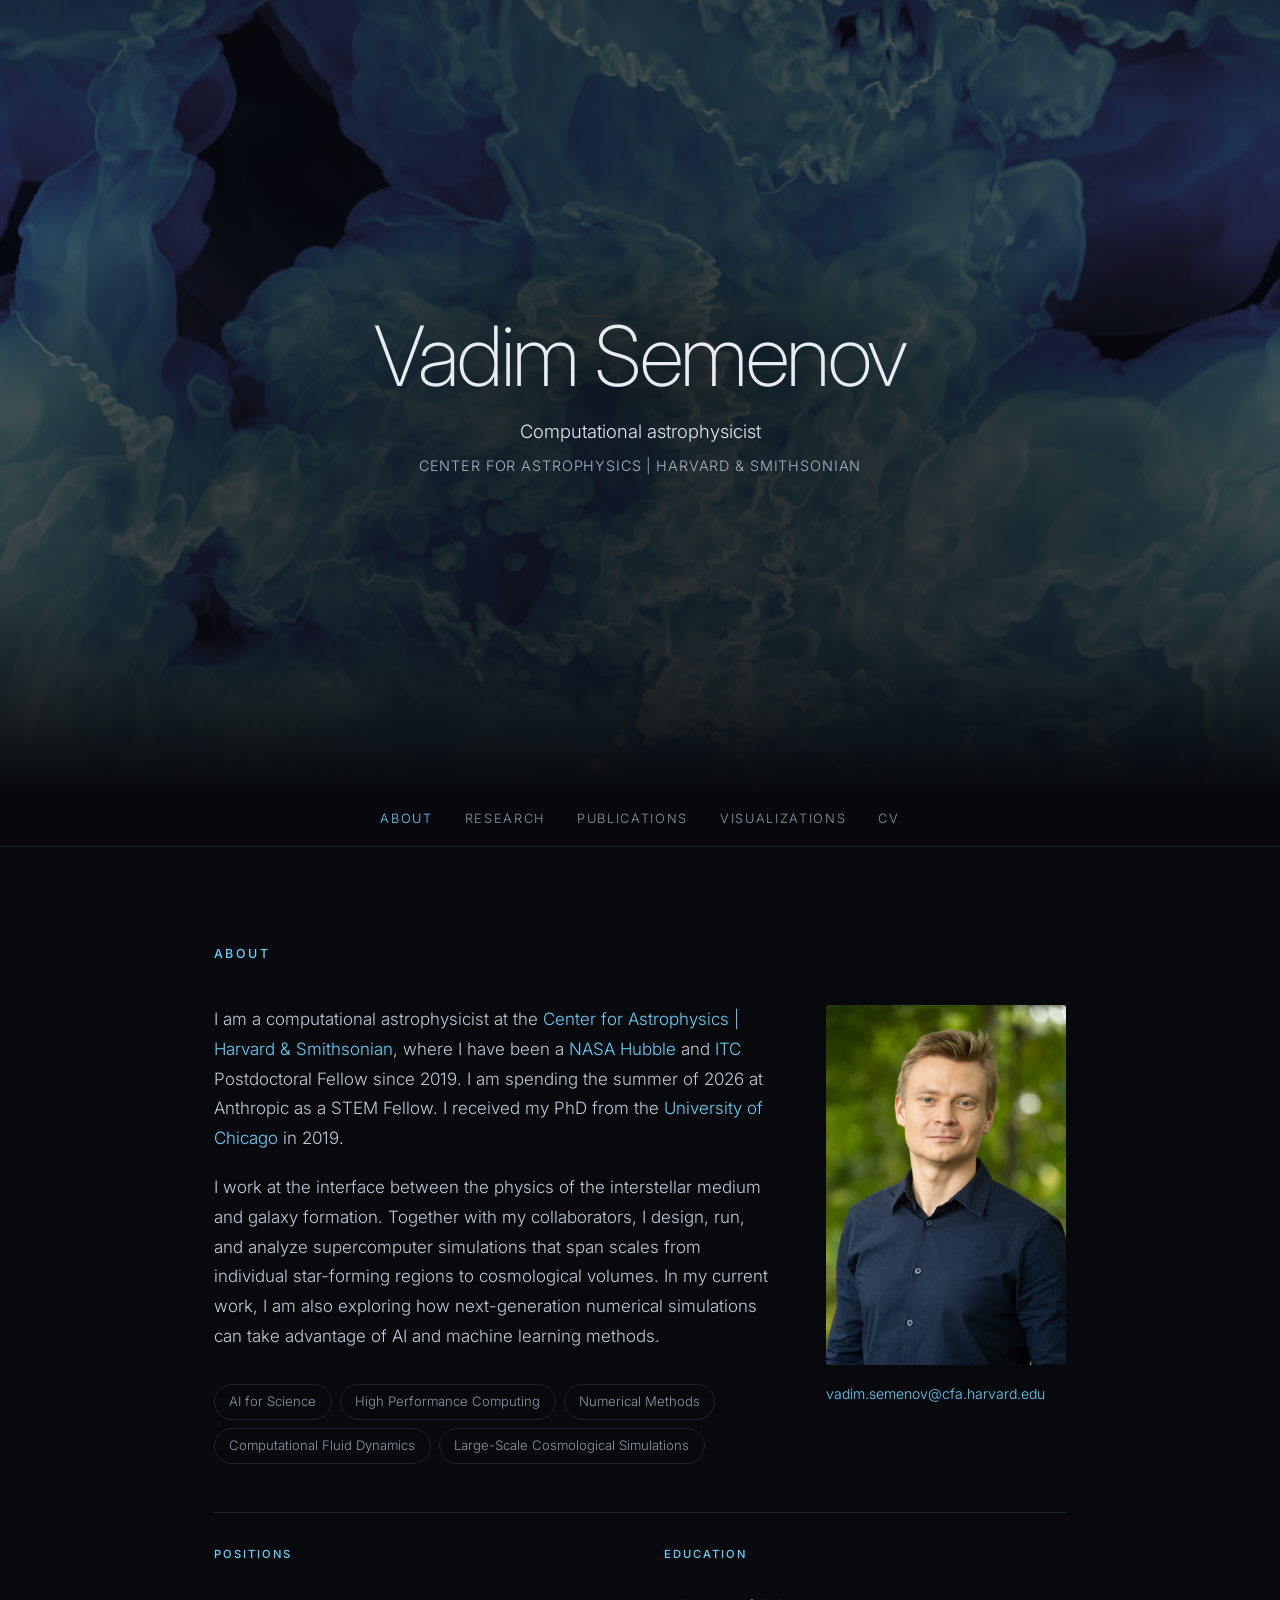
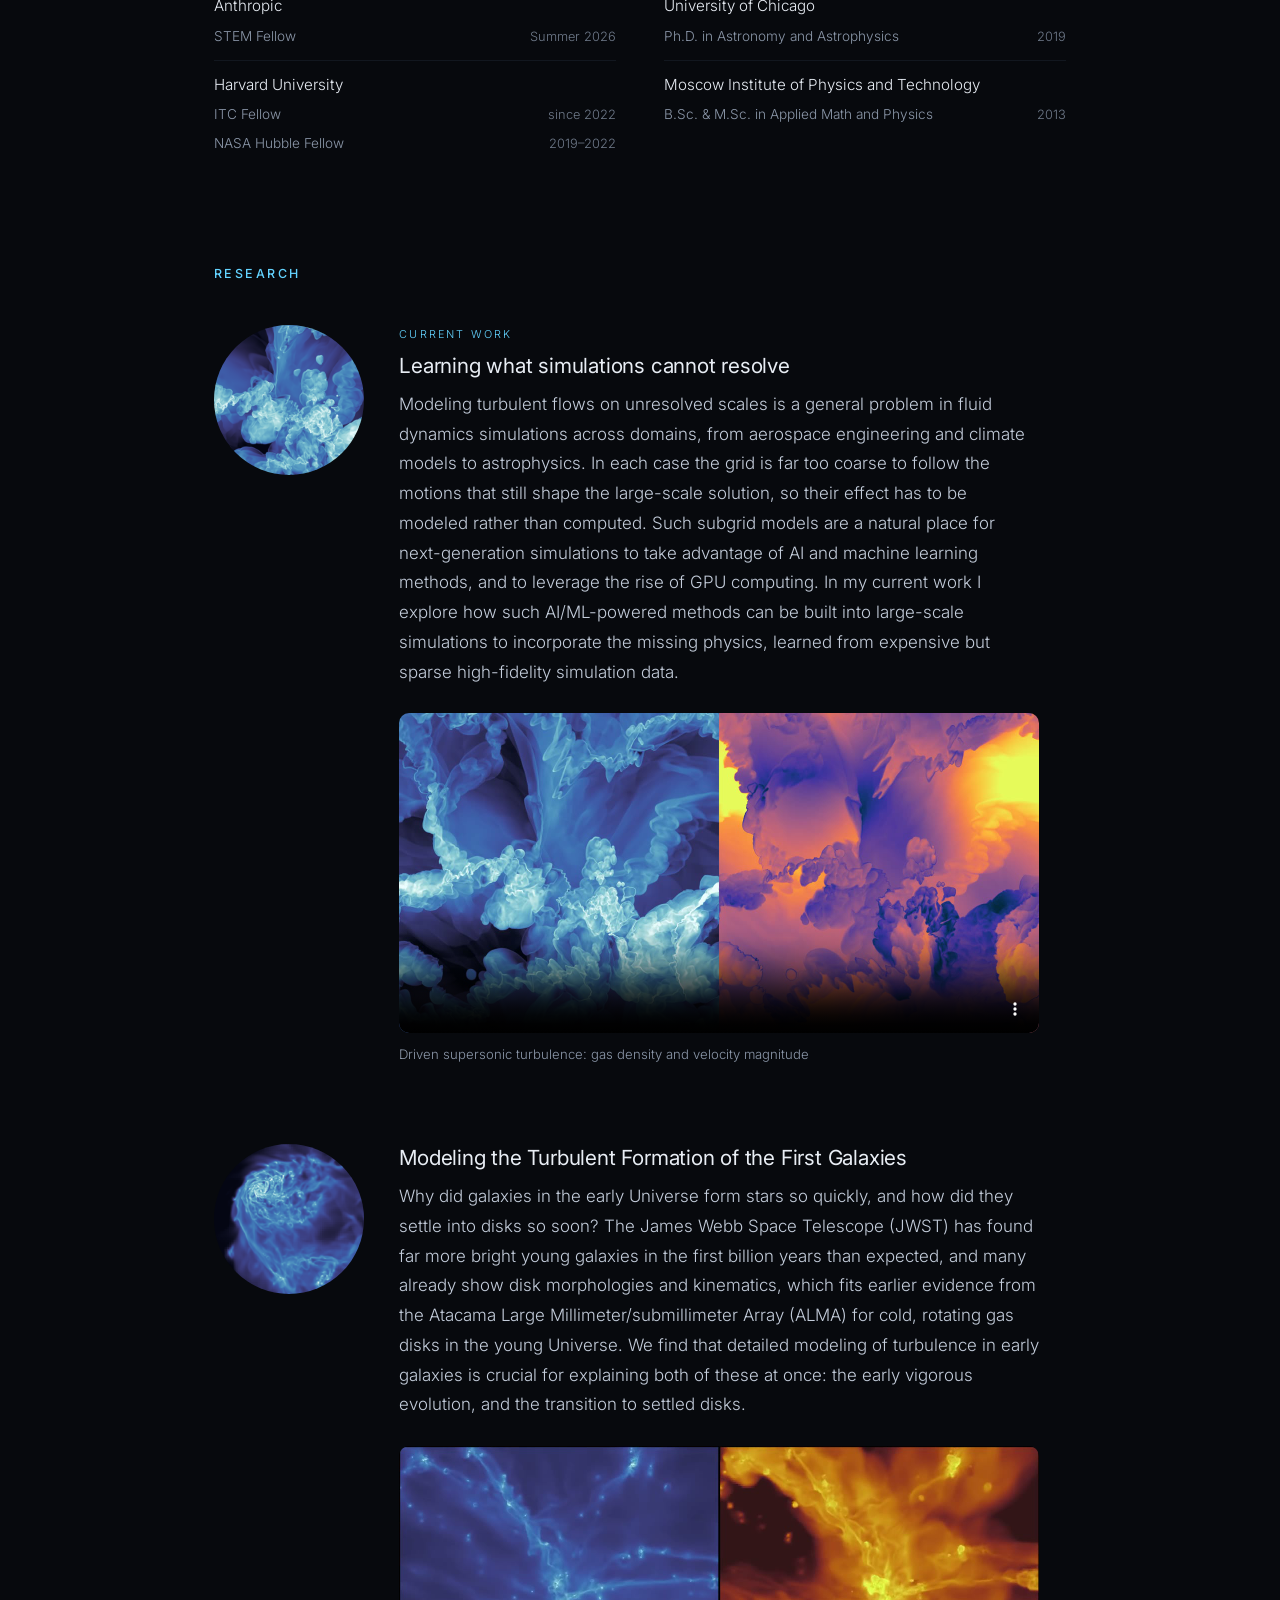
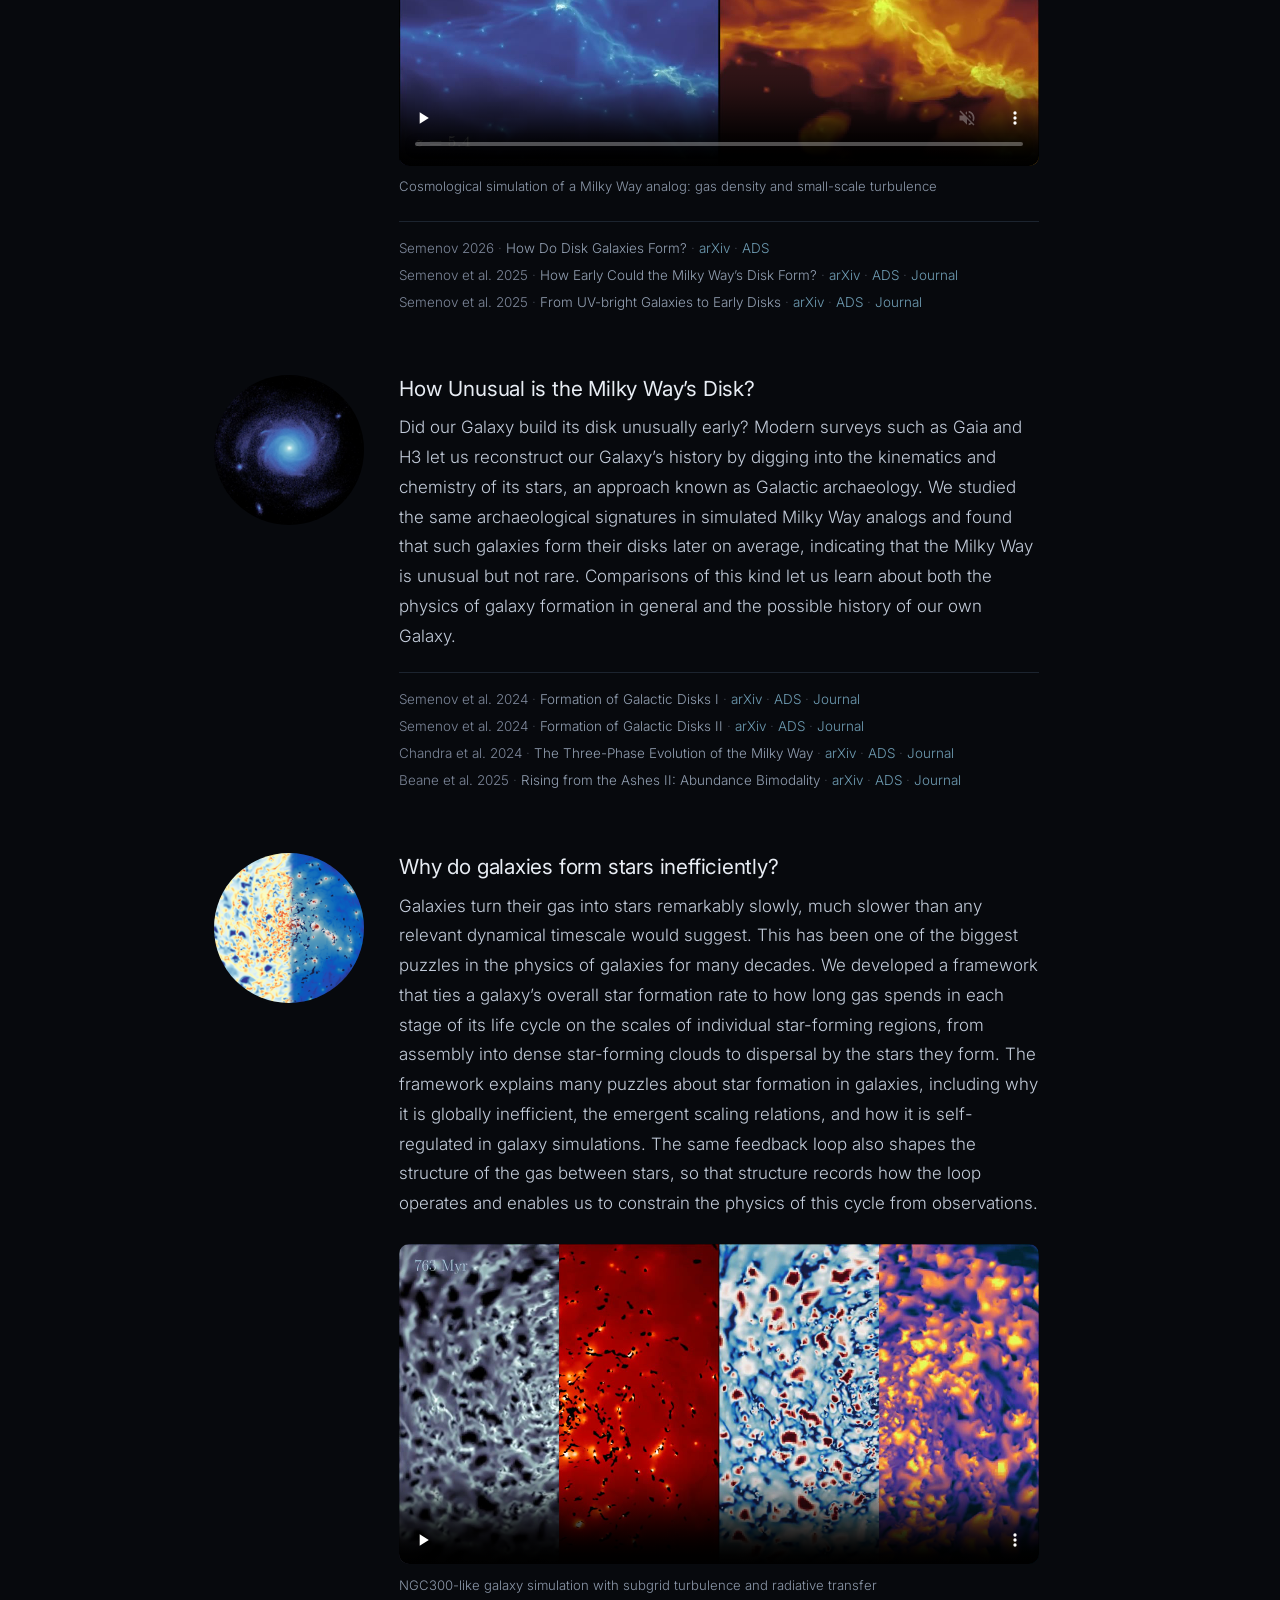
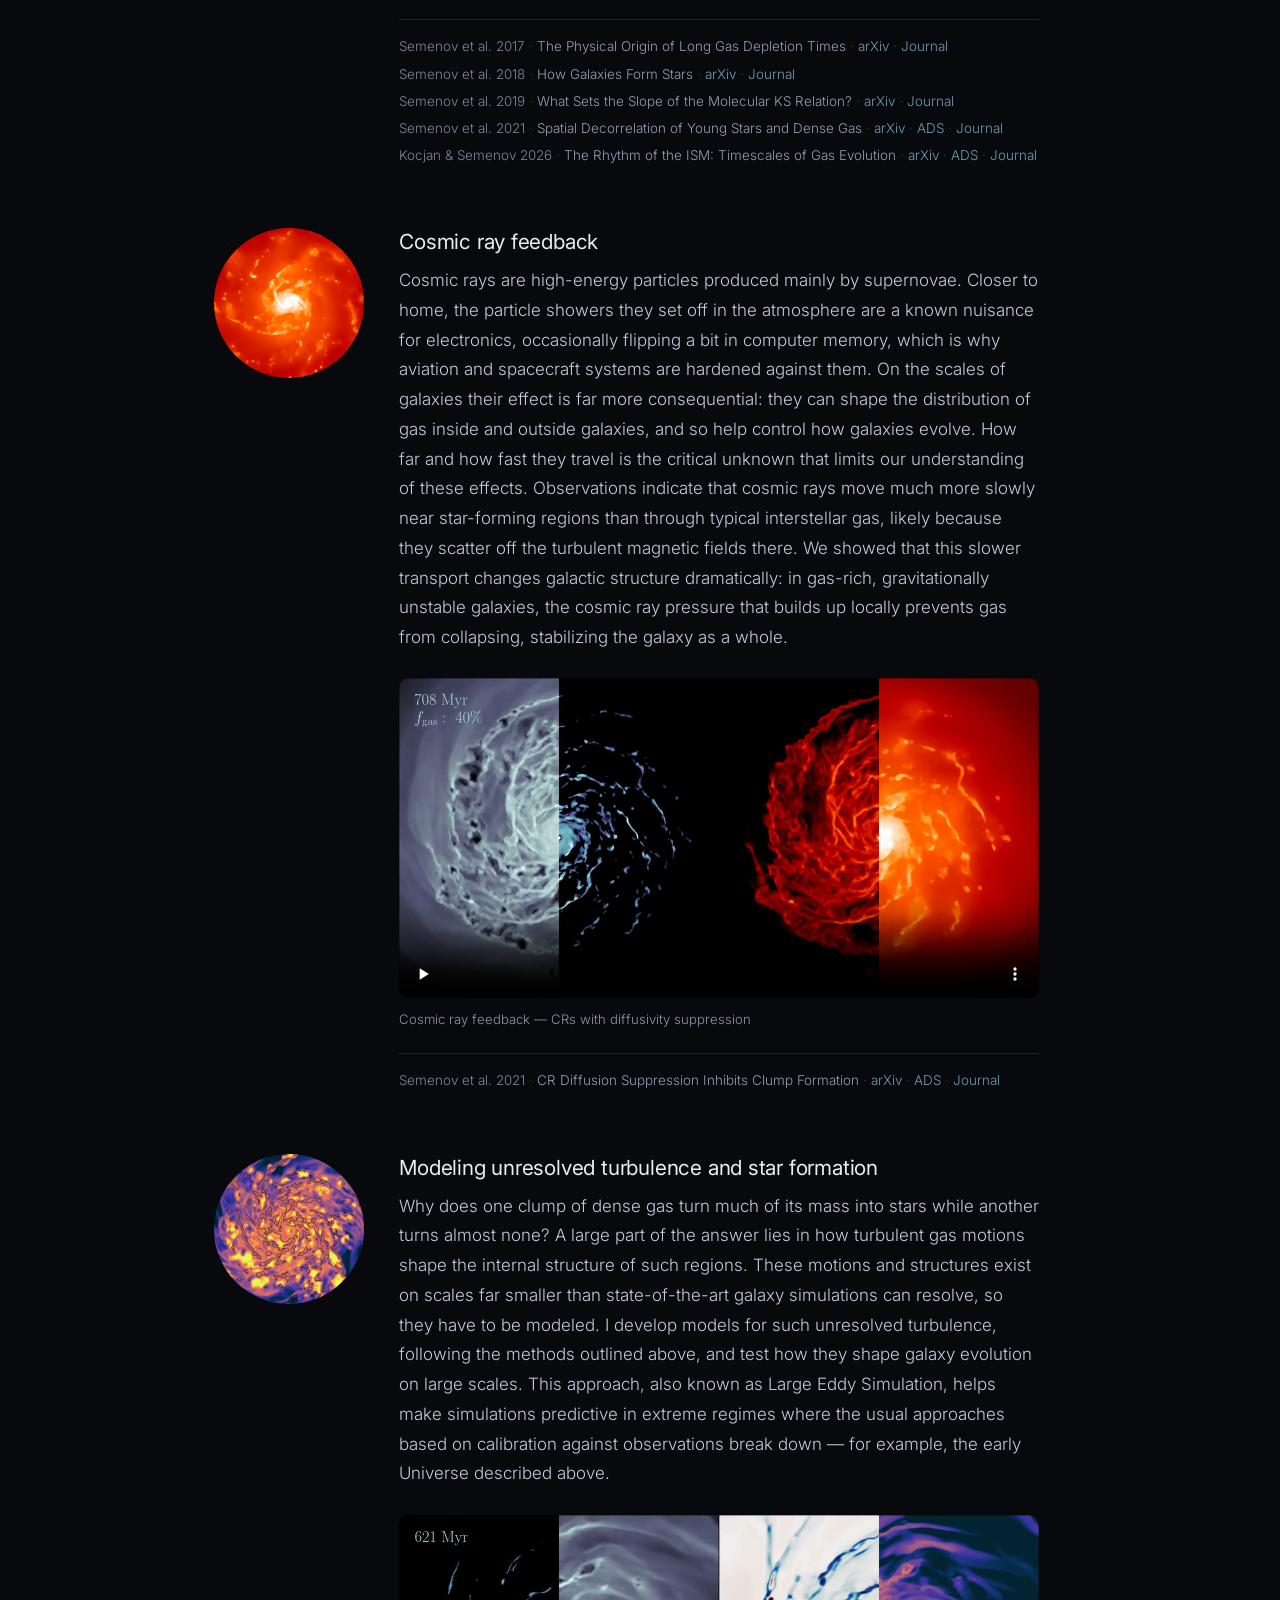
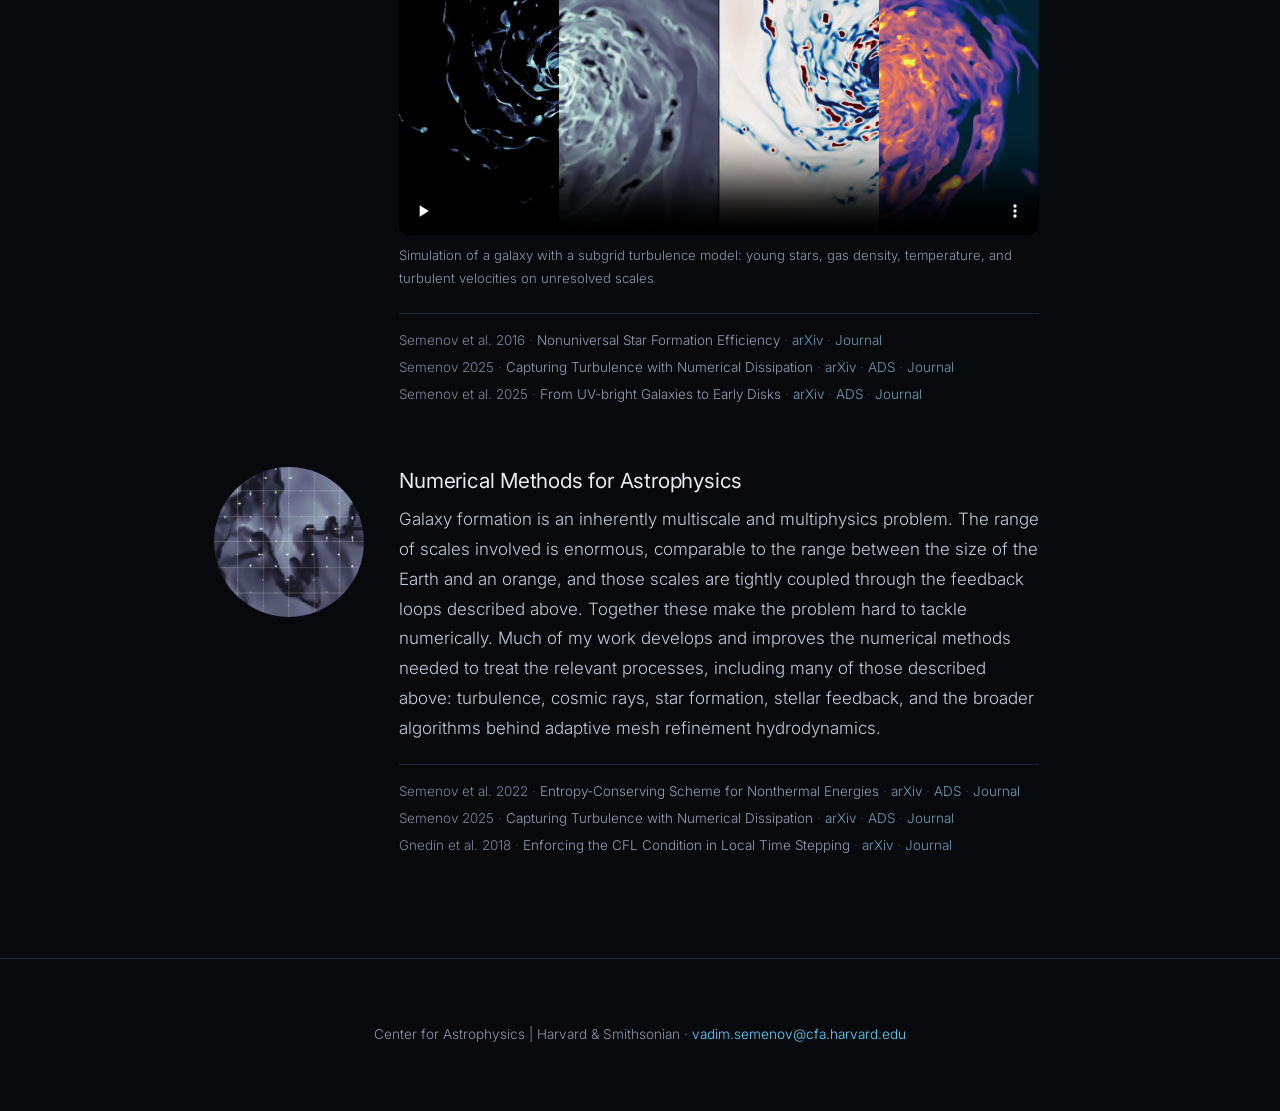
==== docs/index.html @ 83c45fc9 "Add static site for vadimsemenov.com Three pages (about/research, publications, visualizations) gene" ====
<!doctype html><html lang="en"><head><meta charset="utf-8">
<meta name="viewport" content="width=device-width,initial-scale=1">
<title>Vadim Semenov &mdash; Computational astrophysicist</title>
<link rel="icon" type="image/png" sizes="32x32" href="assets/img/favicon-32.png?v=1787700226">
<link rel="apple-touch-icon" sizes="180x180" href="assets/img/favicon-180.png?v=1787700226"><link rel="preconnect" href="https://fonts.googleapis.com"><link rel="preconnect" href="https://fonts.gstatic.com" crossorigin><link href="https://fonts.googleapis.com/css2?family=Inter:wght@200;300;400;500&display=swap" rel="stylesheet">
<link rel="stylesheet" href="assets/reset.css?v=1787681676">
<style>
:root{--bg:#07090d;--fg:#e8edf4;--mut:#8c98aa;--dim:#c3ccda;--line:#1c242f;--acc:#63d3ff}
body{background:var(--bg);color:var(--fg);font:300 17px/1.75 Inter,system-ui,sans-serif;
 -webkit-font-smoothing:antialiased}
a{color:var(--acc);text-decoration:none}
a:hover{color:#9ee4ff}

/* ---- hero (index only) ---- */
.hero{position:relative;height:min(88vh,860px);display:grid;place-items:center;overflow:hidden}
.hero img{position:absolute;inset:0;width:100%;height:100%;object-fit:cover;opacity:.55}
.hero::after{content:"";position:absolute;inset:0;background:
 radial-gradient(ellipse 70% 55% at 50% 46%,rgba(7,9,13,.72) 0%,rgba(7,9,13,.3) 60%,transparent 85%),
 linear-gradient(to bottom,rgba(7,9,13,.5) 0%,transparent 30%,rgba(7,9,13,.6) 78%,var(--bg) 100%)}
.hero .inner{position:relative;z-index:2;text-align:center;padding:0 24px}
.hero h1{font-size:clamp(2.6rem,7vw,5.2rem);font-weight:200;letter-spacing:-.03em;line-height:1}
.hero .sub{margin-top:1.1rem;color:#e3ebf5;font-size:clamp(.95rem,1.6vw,1.15rem)}
.hero .aff{margin-top:.35rem;color:#a8b6c8;font-size:.9rem;letter-spacing:.06em;
 text-transform:uppercase}

/* ---- compact masthead (subpages) ---- */
.mast{padding:4.5rem 24px 2.5rem;text-align:center}
.mast h1{font-size:clamp(2rem,4.5vw,3rem);font-weight:200;letter-spacing:-.03em;line-height:1}
.mast h1 a{color:inherit;text-decoration:none}
.mast .aff{margin-top:.6rem;color:var(--mut);font-size:.8rem;letter-spacing:.16em;
 text-transform:uppercase}

nav.top{position:sticky;top:0;z-index:50;display:flex;gap:2rem;justify-content:center;
 flex-wrap:wrap;padding:1rem;background:rgba(7,9,13,.72);backdrop-filter:blur(14px);
 border-bottom:1px solid var(--line);font-size:.8rem;letter-spacing:.13em;text-transform:uppercase}
nav.top a{color:var(--mut);text-decoration:none}
nav.top a:hover{color:var(--fg)}
nav.top a.on{color:var(--acc)}

.wrap{max-width:680px;margin:0 auto;padding:0 24px}
.wrap-lg{max-width:900px;margin:0 auto;padding:0 24px}
.wide{max-width:1180px;margin:0 auto;padding:0 24px}
section{padding:6rem 0}
section+section{padding-top:0}
h2{font-size:.78rem;letter-spacing:.2em;text-transform:uppercase;color:var(--acc);
 font-weight:500;margin-bottom:2.5rem}
h3{font-size:1.3rem;font-weight:400;letter-spacing:-.01em;margin-bottom:.7rem;line-height:1.3}
p{margin-bottom:1.2rem;color:var(--dim)}

/* ---- about ---- */
.about{display:grid;grid-template-columns:1fr 240px;gap:3.5rem;align-items:start}
.about .portrait{width:100%;border-radius:3px;display:block}
.about .card{position:static}
.about .card .contact{margin-top:1.1rem;font-size:.88rem;color:var(--mut);line-height:1.6}
.about .card .contact a{display:block;word-break:break-all}
.tags{display:flex;flex-wrap:wrap;gap:.5rem;list-style:none;margin-top:2rem}
.cv{display:grid;grid-template-columns:1fr 1fr;gap:3rem;margin-top:3rem;padding-top:2rem;
 border-top:1px solid var(--line)}
.cv h4{font-size:.7rem;letter-spacing:.18em;text-transform:uppercase;color:var(--acc);
 font-weight:500;margin-bottom:1.1rem}
.cv ul{list-style:none}
.cv .org{padding:.7rem 0;border-bottom:1px solid rgba(28,36,47,.55)}
.cv .org:last-child{border-bottom:0}
.cv .o{display:block;font-size:.95rem;color:var(--fg)}
.cv .org li{display:grid;grid-template-columns:minmax(0,1fr) auto;gap:1rem;align-items:baseline;
 margin-top:.3rem}
.cv .r{font-size:.85rem;color:var(--mut)}
.cv .y{font-size:.8rem;color:#6f7a8a;white-space:nowrap}
.tags li{border:1px solid var(--line);border-radius:100px;padding:.35rem .9rem;font-size:.82rem;
 color:var(--mut)}

/* ---- research ---- */
.rs{scroll-margin-top:5.5rem;display:grid;grid-template-columns:150px minmax(0,1fr);gap:2.2rem;
 margin-bottom:3.5rem;align-items:start}
.rs>div{max-width:64ch}
.rs .mini{width:150px;height:150px;object-fit:cover;border-radius:50%;background:#0d1117;
 display:block}
.rs:last-child{margin-bottom:0}
.rs .kicker{font-size:.68rem;letter-spacing:.2em;text-transform:uppercase;color:var(--acc);
 display:block;margin-bottom:.5rem}
.rs .rsfig{margin:1.6rem 0 1.4rem}
.rs .rsfig video{width:100%;height:auto;display:block;background:#000;border-radius:10px}
.rs .rsfig.paper video{background:#fff;padding:10px;border-radius:10px}
.rs .rsfig figcaption{margin-top:.6rem;font-size:.82rem;color:var(--mut)}
.refs{list-style:none;margin-top:1.3rem;padding-top:1rem;border-top:1px solid var(--line)}
.refs li{font-size:.84rem;line-height:1.6;color:#7d879a;margin-bottom:.35rem}
.refs .ti{color:#93a0b3}
.refs a{color:#6f9db4}
.refs a:hover{color:var(--acc)}
.refs .sep{opacity:.45;margin:0 .25rem}
.refs .lnks{white-space:nowrap}
.refs li{padding-left:1.4em;text-indent:-1.4em}

/* ---- figures ---- */
.figs{display:grid;gap:4rem}
.fig video{width:100%;height:auto;display:block;background:#000;border-radius:10px}
.fig.paper video{background:#fff;padding:14px;border-radius:10px}
figcaption{margin-top:.9rem;font-size:.9rem;color:var(--mut)}
.figlinks{display:block;margin-top:.35rem;font-size:.84rem}
.figlinks a{color:#6f9db4}
.figlinks a:hover{color:var(--acc)}
.figlinks .sep{opacity:.45;margin:0 .45rem}

/* ---- publications ---- */
.stats{font-size:.9rem;color:var(--mut);margin-bottom:.9rem;line-height:1.8}
.stats b{font-weight:400;color:var(--dim)}
.stats a{color:var(--dim)}
.stats a:hover{color:var(--acc)}
.stats .sep{opacity:.4;margin:0 .5rem}
.stats .note{opacity:.75}
.links{margin-bottom:3rem;font-size:.9rem;display:flex;gap:1.6rem;flex-wrap:wrap;
 padding-top:1.2rem;border-top:1px solid var(--line)}
.pubs{list-style:none;margin-bottom:3.5rem}
.pubgroup{font-size:1.5rem;letter-spacing:-.005em;text-transform:none;color:var(--acc);
 font-weight:400;margin-bottom:1.7rem;padding-bottom:.8rem;
 border-bottom:1px solid var(--line)}
.pubs li{padding:1.1rem 0;border-bottom:1px solid var(--line)}
.pubs .meta{font-size:.8rem;color:var(--mut);margin-bottom:.25rem}
.pubs .meta .lnks{margin-left:.75rem}
.pubs .meta a{color:#7fb4cc}
.pubs .meta a:hover{color:var(--acc)}
.pubs .sep{opacity:.45;margin:0 .4rem}
.pubs .ti{font-size:1.02rem;line-height:1.45;max-width:74ch}

footer{padding:4rem 24px;text-align:center;color:var(--mut);font-size:.85rem;
 border-top:1px solid var(--line)}

@media(max-width:820px){.about{grid-template-columns:1fr}.cv{grid-template-columns:1fr;gap:2rem}
 .about .card{position:static;max-width:260px}}
@media(max-width:640px){
 .rs{grid-template-columns:1fr;gap:1.2rem}
 .rs .mini{width:96px;height:96px}
 section{padding:3rem 0}
 .mast{padding:2.75rem 24px 1.75rem}
 footer{padding:2.25rem 24px}
 .hero .aff{font-size:.62rem;letter-spacing:.02em}
 .mast .aff{font-size:.6rem;letter-spacing:.02em}
 /* nav and profile links wrap to two rows here; 2rem gap applied to rows too */
 nav.top{gap:.5rem 1.6rem;padding:.85rem 1rem}
 .links{gap:.5rem 1.6rem;padding-top:.9rem;margin-bottom:2rem}
 /* keep each metric and each journal ref whole */
 .stats .item,.pubs .meta .nb{white-space:nowrap}
 .stats .note{display:block;margin-top:.2rem;opacity:.85}
 .stats .note>.sep{display:none}
 /* research refs: link cluster drops below the title */
 .refs .lnks{display:block;margin-top:.15rem;white-space:normal}
 .refs .lnks>.sep:first-child{display:none}
 /* publications: authors / links / title on three lines, tightened */
 .pubs .meta .lnks{display:block;margin-left:0;margin-top:.15rem;white-space:normal}
 .pubgroup{line-height:1.25;margin-bottom:1rem;padding-bottom:.6rem}
 .pubs{margin-bottom:3rem}
 .pubs li{padding:.85rem 0}
 .pubs .meta{line-height:1.5}
 .pubs .meta,.pubs .ti{text-wrap:pretty}
}
</style></head><body>
<header class="hero"><img src="assets/img/frame.0396.density.jpg?v=1787679552" alt="Simulation of interstellar turbulence">
 <div class="inner"><h1>Vadim Semenov</h1><div class="sub">Computational astrophysicist</div>
 <div class="aff">Center for Astrophysics | Harvard &amp; Smithsonian</div></div></header>
<nav class="top"><a href="index.html#about" class="on">About</a><a href="index.html#research">Research</a><a href="publications.html">Publications</a><a href="visualizations.html">Visualizations</a><a href="https://www.dropbox.com/scl/fi/m8q2ipx206lrzqg2akyem/VadimSemenov-CV.pdf?rlkey=pn1s1kxsd2cv5jgz7ykce1q13&st=to23s06l&dl=0" target="_blank" rel="noopener">CV</a></nav>
<section id="about"><div class="wrap-lg"><h2>About</h2>
 <div class="about"><div><p>I am a computational astrophysicist at the <a href="https://www.cfa.harvard.edu/" target="_blank" rel="noopener">Center for
    Astrophysics | Harvard &amp; Smithsonian</a>, where I have been a
    <a href="https://hubblesite.org/contents/news-releases/2019/news-2019-24.html" target="_blank" rel="noopener">NASA Hubble</a> and
    <a href="https://itc.cfa.harvard.edu/" target="_blank" rel="noopener">ITC</a> Postdoctoral Fellow since 2019. I am spending the
    summer of 2026 at Anthropic as a STEM Fellow. I received my PhD from the
    <a href="https://astro.uchicago.edu/index.php" target="_blank" rel="noopener">University of Chicago</a> in 2019.</p><p>I work at the interface between the physics of the interstellar medium and galaxy formation.
    Together with my collaborators, I design, run, and analyze supercomputer simulations that span
    scales from individual star-forming regions to cosmological volumes. In my current work, I am also
    exploring how next-generation numerical simulations can take advantage of AI and machine learning
    methods.</p><ul class="tags"><li>AI for Science</li><li>High Performance Computing</li><li>Numerical Methods</li><li>Computational Fluid Dynamics</li><li>Large-Scale Cosmological Simulations</li></ul></div>
 <div class="card"><img class="portrait" src="assets/img/portrait.jpg?v=1787682335" alt="Vadim Semenov">
  <div class="contact"><a href="mailto:vadim.semenov@cfa.harvard.edu">vadim.semenov@cfa.harvard.edu</a></div></div>
 </div><div class="cv"><div><h4>Positions</h4><div class="org"><span class="o">Anthropic</span><ul><li><span class="r">STEM Fellow</span><span class="y">Summer 2026</span></li></ul></div><div class="org"><span class="o">Harvard University</span><ul><li><span class="r">ITC Fellow</span><span class="y">since 2022</span></li><li><span class="r">NASA Hubble Fellow</span><span class="y">2019&ndash;2022</span></li></ul></div></div><div><h4>Education</h4><div class="org"><span class="o">University of Chicago</span><ul><li><span class="r">Ph.D. in Astronomy and Astrophysics</span><span class="y">2019</span></li></ul></div><div class="org"><span class="o">Moscow Institute of Physics and Technology</span><ul><li><span class="r">B.Sc. &amp; M.Sc. in Applied Math and Physics</span><span class="y">2013</span></li></ul></div></div></div></div></section>
<section id="research"><div class="wrap-lg"><h2>Research</h2><div class="rs" id="current-work"><img class="mini" src="assets/icon/turbulence.png?v=1787684172" alt=""><div><span class="kicker">Current work</span><h3>Learning what simulations cannot resolve</h3><p>Modeling turbulent flows on unresolved scales is a general problem in fluid dynamics
        simulations across domains, from aerospace engineering and climate models to astrophysics. In
        each case the grid is far too coarse to follow the motions that still shape the large-scale
        solution, so their effect has to be modeled rather than computed. Such subgrid models are a
        natural place for next-generation simulations to take advantage of AI and machine learning
        methods, and to leverage the rise of GPU computing. In my current work I explore how such
        AI/ML-powered methods can be built into large-scale simulations to incorporate the missing
        physics, learned from expensive but sparse high-fidelity simulation data.</p><figure class="rsfig dark"><video width="2048" height="1024" preload="none" playsinline muted loop controls poster="assets/video/semenov26-turb.poster.jpg?v=1787685055"><source src="movies/semenov26-turb.mp4?v=1781540950" type="video/mp4"></video><figcaption>Driven supersonic turbulence: gas density and velocity magnitude</figcaption></figure></div></div><div class="rs" id="first-galaxies"><img class="mini" src="assets/icon/zoom-logo.png?v=1787684172" alt=""><div><h3>Modeling the Turbulent Formation of the First Galaxies</h3><p>Why did galaxies in the early Universe form stars so quickly, and how did they settle
        into disks so soon? The James Webb Space Telescope (JWST) has found far more bright young
        galaxies in the first billion years than expected, and many already show disk morphologies and
        kinematics, which fits earlier evidence from the Atacama Large Millimeter/submillimeter Array
        (ALMA) for cold, rotating gas disks in the young Universe. We find that detailed modeling of
        turbulence in early galaxies is crucial for explaining both of these at once: the early vigorous
        evolution, and the transition to settled disks.</p><figure class="rsfig dark"><video width="1200" height="600" preload="none" playsinline muted loop controls poster="assets/video/semenov24-art.poster.jpg?v=1787679553"><source src="movies/semenov24-art.mp4?v=1737058685" type="video/mp4"></video><figcaption>Cosmological simulation of a Milky Way analog: gas density and small-scale turbulence</figcaption></figure><ul class="refs"><li>Semenov 2026<span class="sep">&middot;</span><span class="ti">How Do Disk Galaxies Form?</span><span class="lnks"><span class="sep">&middot;</span><a href="https://arxiv.org/abs/2602.04950" target="_blank" rel="noopener">arXiv</a><span class="sep">&middot;</span><a href="https://ui.adsabs.harvard.edu/abs/2026arXiv260204950S/abstract" target="_blank" rel="noopener">ADS</a></span></li><li>Semenov et al. 2025<span class="sep">&middot;</span><span class="ti">How Early Could the Milky Way&rsquo;s Disk Form?</span><span class="lnks"><span class="sep">&middot;</span><a href="https://arxiv.org/abs/2409.18173" target="_blank" rel="noopener">arXiv</a><span class="sep">&middot;</span><a href="https://ui.adsabs.harvard.edu/abs/2024arXiv240918173S/abstract" target="_blank" rel="noopener">ADS</a><span class="sep">&middot;</span><a href="https://iopscience.iop.org/article/10.3847/1538-4357/addf48" target="_blank" rel="noopener">Journal</a></span></li><li>Semenov et al. 2025<span class="sep">&middot;</span><span class="ti">From UV-bright Galaxies to Early Disks</span><span class="lnks"><span class="sep">&middot;</span><a href="https://arxiv.org/abs/2410.09205" target="_blank" rel="noopener">arXiv</a><span class="sep">&middot;</span><a href="https://ui.adsabs.harvard.edu/abs/2024arXiv241009205S/abstract" target="_blank" rel="noopener">ADS</a><span class="sep">&middot;</span><a href="https://iopscience.iop.org/article/10.3847/1538-4357/ade22d" target="_blank" rel="noopener">Journal</a></span></li></ul></div></div><div class="rs" id="milky-way-disk"><img class="mini" src="assets/icon/mw-logo.png?v=1787684172" alt=""><div><h3>How Unusual is the Milky Way&rsquo;s Disk?</h3><p>Did our Galaxy build its disk unusually early? Modern surveys such as Gaia and H3 let us
        reconstruct our Galaxy&rsquo;s history by digging into the kinematics and chemistry of its
        stars, an approach known as Galactic archaeology. We studied the same archaeological signatures
        in simulated Milky Way analogs and found that such galaxies form their disks later on average,
        indicating that the Milky Way is unusual but not rare. Comparisons of this kind let us learn
        about both the physics of galaxy formation in general and the possible history of our own
        Galaxy.</p><ul class="refs"><li>Semenov et al. 2024<span class="sep">&middot;</span><span class="ti">Formation of Galactic Disks I</span><span class="lnks"><span class="sep">&middot;</span><a href="https://arxiv.org/abs/2306.09398" target="_blank" rel="noopener">arXiv</a><span class="sep">&middot;</span><a href="https://ui.adsabs.harvard.edu/abs/2024ApJ...962...84S/abstract" target="_blank" rel="noopener">ADS</a><span class="sep">&middot;</span><a href="https://iopscience.iop.org/article/10.3847/1538-4357/ad150a" target="_blank" rel="noopener">Journal</a></span></li><li>Semenov et al. 2024<span class="sep">&middot;</span><span class="ti">Formation of Galactic Disks II</span><span class="lnks"><span class="sep">&middot;</span><a href="https://arxiv.org/abs/2306.13125" target="_blank" rel="noopener">arXiv</a><span class="sep">&middot;</span><a href="https://ui.adsabs.harvard.edu/abs/2023arXiv230613125S/abstract" target="_blank" rel="noopener">ADS</a><span class="sep">&middot;</span><a href="https://iopscience.iop.org/article/10.3847/1538-4357/ad57ba" target="_blank" rel="noopener">Journal</a></span></li><li>Chandra et al. 2024<span class="sep">&middot;</span><span class="ti">The Three-Phase Evolution of the Milky Way</span><span class="lnks"><span class="sep">&middot;</span><a href="https://arxiv.org/abs/2310.13050" target="_blank" rel="noopener">arXiv</a><span class="sep">&middot;</span><a href="https://ui.adsabs.harvard.edu/abs/2023arXiv231013050C/abstract" target="_blank" rel="noopener">ADS</a><span class="sep">&middot;</span><a href="https://iopscience.iop.org/article/10.3847/1538-4357/ad5b60" target="_blank" rel="noopener">Journal</a></span></li><li>Beane et al. 2025<span class="sep">&middot;</span><span class="ti">Rising from the Ashes II: Abundance Bimodality</span><span class="lnks"><span class="sep">&middot;</span><a href="https://arxiv.org/abs/2410.21580" target="_blank" rel="noopener">arXiv</a><span class="sep">&middot;</span><a href="https://ui.adsabs.harvard.edu/abs/2024arXiv241021580B/abstract" target="_blank" rel="noopener">ADS</a><span class="sep">&middot;</span><a href="https://iopscience.iop.org/article/10.3847/1538-4357/adceab" target="_blank" rel="noopener">Journal</a></span></li></ul></div></div><div class="rs" id="star-formation"><img class="mini" src="assets/icon/ngc300-icon.png?v=1787684172" alt=""><div><h3>Why do galaxies form stars inefficiently?</h3><p>Galaxies turn their gas into stars remarkably slowly, much slower than any relevant
        dynamical timescale would suggest. This has been one of the biggest puzzles in the physics of
        galaxies for many decades. We developed a framework that ties a galaxy&rsquo;s overall star
        formation rate to how long gas spends in each stage of its life cycle on the scales of
        individual star-forming regions, from assembly into dense star-forming clouds to dispersal by
        the stars they form. The framework explains many puzzles about star formation in galaxies,
        including why it is globally inefficient, the emergent scaling relations, and how it is
        self-regulated in galaxy simulations. The same feedback loop also shapes the structure of the
        gas between stars, so that structure records how the loop operates and enables us to constrain
        the physics of this cycle from observations.</p><figure class="rsfig dark"><video width="2000" height="1000" preload="none" playsinline muted loop controls poster="assets/video/semenov21-ngc300.poster.jpg?v=1787679553"><source src="movies/semenov21-ngc300.mp4?v=1621435683" type="video/mp4"></video><figcaption>NGC300-like galaxy simulation with subgrid turbulence and radiative transfer</figcaption></figure><ul class="refs"><li>Semenov et al. 2017<span class="sep">&middot;</span><span class="ti">The Physical Origin of Long Gas Depletion Times</span><span class="lnks"><span class="sep">&middot;</span><a href="https://arxiv.org/abs/1704.04239" target="_blank" rel="noopener">arXiv</a><span class="sep">&middot;</span><a href="https://doi.org/10.3847/1538-4357/aa8096" target="_blank" rel="noopener">Journal</a></span></li><li>Semenov et al. 2018<span class="sep">&middot;</span><span class="ti">How Galaxies Form Stars</span><span class="lnks"><span class="sep">&middot;</span><a href="https://arxiv.org/abs/1803.00007" target="_blank" rel="noopener">arXiv</a><span class="sep">&middot;</span><a href="https://doi.org/10.3847/1538-4357/aac6eb" target="_blank" rel="noopener">Journal</a></span></li><li>Semenov et al. 2019<span class="sep">&middot;</span><span class="ti">What Sets the Slope of the Molecular KS Relation?</span><span class="lnks"><span class="sep">&middot;</span><a href="https://arxiv.org/abs/1809.07328" target="_blank" rel="noopener">arXiv</a><span class="sep">&middot;</span><a href="https://doi.org/10.3847/1538-4357/aaf163" target="_blank" rel="noopener">Journal</a></span></li><li>Semenov et al. 2021<span class="sep">&middot;</span><span class="ti">Spatial Decorrelation of Young Stars and Dense Gas</span><span class="lnks"><span class="sep">&middot;</span><a href="https://arxiv.org/abs/2103.13406" target="_blank" rel="noopener">arXiv</a><span class="sep">&middot;</span><a href="https://ui.adsabs.harvard.edu/abs/2021arXiv210313406S/abstract" target="_blank" rel="noopener">ADS</a><span class="sep">&middot;</span><a href="https://doi.org/10.3847/1538-4357/ac0a77" target="_blank" rel="noopener">Journal</a></span></li><li>Kocjan &amp; Semenov 2026<span class="sep">&middot;</span><span class="ti">The Rhythm of the ISM: Timescales of Gas Evolution</span><span class="lnks"><span class="sep">&middot;</span><a href="https://arxiv.org/abs/2602.02657" target="_blank" rel="noopener">arXiv</a><span class="sep">&middot;</span><a href="https://ui.adsabs.harvard.edu/abs/2026ApJ..1007...46K/abstract" target="_blank" rel="noopener">ADS</a><span class="sep">&middot;</span><a href="https://iopscience.iop.org/article/10.3847/1538-4357/ae8539" target="_blank" rel="noopener">Journal</a></span></li></ul></div></div><div class="rs" id="cosmic-rays"><img class="mini" src="assets/icon/cr-icon.png?v=1787684172" alt=""><div><h3>Cosmic ray feedback</h3><p>Cosmic rays are high-energy particles produced mainly by supernovae. Closer to home,
        the particle showers they set off in the atmosphere are a known nuisance for electronics,
        occasionally flipping a bit in computer memory, which is why aviation and spacecraft systems
        are hardened against them. On the scales of galaxies their effect is far more consequential:
        they can shape the distribution of gas inside and outside galaxies, and so help control how
        galaxies evolve. How far and how fast they travel is the critical unknown that limits our
        understanding of these effects. Observations indicate that cosmic rays move much more slowly
        near star-forming regions than through typical interstellar gas, likely because they scatter
        off the turbulent magnetic fields there. We showed that this slower transport changes galactic
        structure dramatically: in gas-rich, gravitationally unstable galaxies, the cosmic ray pressure
        that builds up locally prevents gas from collapsing, stabilizing the galaxy as a whole.</p><figure class="rsfig dark"><video width="2000" height="1000" preload="none" playsinline muted loop controls poster="assets/video/semenov21cr3-fg0.4-suppk.poster.jpg?v=1787679553"><source src="movies/semenov21cr3-fg0.4-suppk.mp4?v=1623598054" type="video/mp4"></video><figcaption>Cosmic ray feedback &mdash; CRs with diffusivity suppression</figcaption></figure><ul class="refs"><li>Semenov et al. 2021<span class="sep">&middot;</span><span class="ti">CR Diffusion Suppression Inhibits Clump Formation</span><span class="lnks"><span class="sep">&middot;</span><a href="https://arxiv.org/abs/2012.01427" target="_blank" rel="noopener">arXiv</a><span class="sep">&middot;</span><a href="https://ui.adsabs.harvard.edu/abs/2021ApJ...910..126S/abstract" target="_blank" rel="noopener">ADS</a><span class="sep">&middot;</span><a href="https://doi.org/10.3847/1538-4357/abe2a6" target="_blank" rel="noopener">Journal</a></span></li></ul></div></div><div class="rs" id="unresolved-turbulence"><img class="mini" src="assets/icon/sgst-icon.png?v=1787684172" alt=""><div><h3>Modeling unresolved turbulence and star formation</h3><p>Why does one clump of dense gas turn much of its mass into stars while another turns
        almost none? A large part of the answer lies in how turbulent gas motions shape the internal
        structure of such regions. These motions and structures exist on scales far smaller than
        state-of-the-art galaxy simulations can resolve, so they have to be modeled. I develop models
        for such unresolved turbulence, following the methods outlined above, and test how they shape
        galaxy evolution on large scales. This approach, also known as Large Eddy Simulation, helps
        make simulations predictive in extreme regimes where the usual approaches based on calibration
        against observations break down &mdash; for example, the early Universe described above.</p><figure class="rsfig dark"><video width="2000" height="1000" preload="none" playsinline muted loop controls poster="assets/video/semenov17-maps.poster.jpg?v=1787679552"><source src="movies/semenov17-maps.mp4?v=1580589961" type="video/mp4"></video><figcaption>Simulation of a galaxy with a subgrid turbulence model: young stars, gas density, temperature, and turbulent velocities on unresolved scales</figcaption></figure><ul class="refs"><li>Semenov et al. 2016<span class="sep">&middot;</span><span class="ti">Nonuniversal Star Formation Efficiency</span><span class="lnks"><span class="sep">&middot;</span><a href="https://arxiv.org/abs/1512.03101" target="_blank" rel="noopener">arXiv</a><span class="sep">&middot;</span><a href="https://doi.org/10.3847/0004-637X/826/2/200" target="_blank" rel="noopener">Journal</a></span></li><li>Semenov 2025<span class="sep">&middot;</span><span class="ti">Capturing Turbulence with Numerical Dissipation</span><span class="lnks"><span class="sep">&middot;</span><a href="https://arxiv.org/abs/2410.23339" target="_blank" rel="noopener">arXiv</a><span class="sep">&middot;</span><a href="https://ui.adsabs.harvard.edu/abs/2024arXiv241023339S/abstract" target="_blank" rel="noopener">ADS</a><span class="sep">&middot;</span><a href="https://iopscience.iop.org/article/10.3847/1538-4365/ae0cc6" target="_blank" rel="noopener">Journal</a></span></li><li>Semenov et al. 2025<span class="sep">&middot;</span><span class="ti">From UV-bright Galaxies to Early Disks</span><span class="lnks"><span class="sep">&middot;</span><a href="https://arxiv.org/abs/2410.09205" target="_blank" rel="noopener">arXiv</a><span class="sep">&middot;</span><a href="https://ui.adsabs.harvard.edu/abs/2024arXiv241009205S/abstract" target="_blank" rel="noopener">ADS</a><span class="sep">&middot;</span><a href="https://iopscience.iop.org/article/10.3847/1538-4357/ade22d" target="_blank" rel="noopener">Journal</a></span></li></ul></div></div><div class="rs" id="numerical-methods"><img class="mini" src="assets/icon/numerical-grid.png?v=1787698260" alt=""><div><h3>Numerical Methods for Astrophysics</h3><p>Galaxy formation is an inherently multiscale and multiphysics problem. The range of
        scales involved is enormous, comparable to the range between the size of the Earth and an
        orange, and those scales are tightly coupled through the feedback loops described above.
        Together these make the problem hard to tackle numerically. Much of my work develops and
        improves the numerical methods needed to treat the relevant processes, including many of those
        described above: turbulence, cosmic rays, star formation, stellar feedback, and the broader
        algorithms behind adaptive mesh refinement hydrodynamics.</p><ul class="refs"><li>Semenov et al. 2022<span class="sep">&middot;</span><span class="ti">Entropy-Conserving Scheme for Nonthermal Energies</span><span class="lnks"><span class="sep">&middot;</span><a href="https://arxiv.org/abs/2107.14240" target="_blank" rel="noopener">arXiv</a><span class="sep">&middot;</span><a href="https://ui.adsabs.harvard.edu/abs/2022ApJS..261...16S/abstract" target="_blank" rel="noopener">ADS</a><span class="sep">&middot;</span><a href="https://doi.org/10.3847/1538-4365/ac69e1" target="_blank" rel="noopener">Journal</a></span></li><li>Semenov 2025<span class="sep">&middot;</span><span class="ti">Capturing Turbulence with Numerical Dissipation</span><span class="lnks"><span class="sep">&middot;</span><a href="https://arxiv.org/abs/2410.23339" target="_blank" rel="noopener">arXiv</a><span class="sep">&middot;</span><a href="https://ui.adsabs.harvard.edu/abs/2024arXiv241023339S/abstract" target="_blank" rel="noopener">ADS</a><span class="sep">&middot;</span><a href="https://iopscience.iop.org/article/10.3847/1538-4365/ae0cc6" target="_blank" rel="noopener">Journal</a></span></li><li>Gnedin et al. 2018<span class="sep">&middot;</span><span class="ti">Enforcing the CFL Condition in Local Time Stepping</span><span class="lnks"><span class="sep">&middot;</span><a href="https://arxiv.org/abs/1801.03108" target="_blank" rel="noopener">arXiv</a><span class="sep">&middot;</span><a href="https://doi.org/10.1016/j.jcp.2018.01.008" target="_blank" rel="noopener">Journal</a></span></li></ul></div></div></div></section>

<footer>Center for Astrophysics | Harvard &amp; Smithsonian &middot; <a href="mailto:vadim.semenov@cfa.harvard.edu">vadim.semenov@cfa.harvard.edu</a></footer>
<script src="assets/mock.js?v=1787700034"></script></body></html>
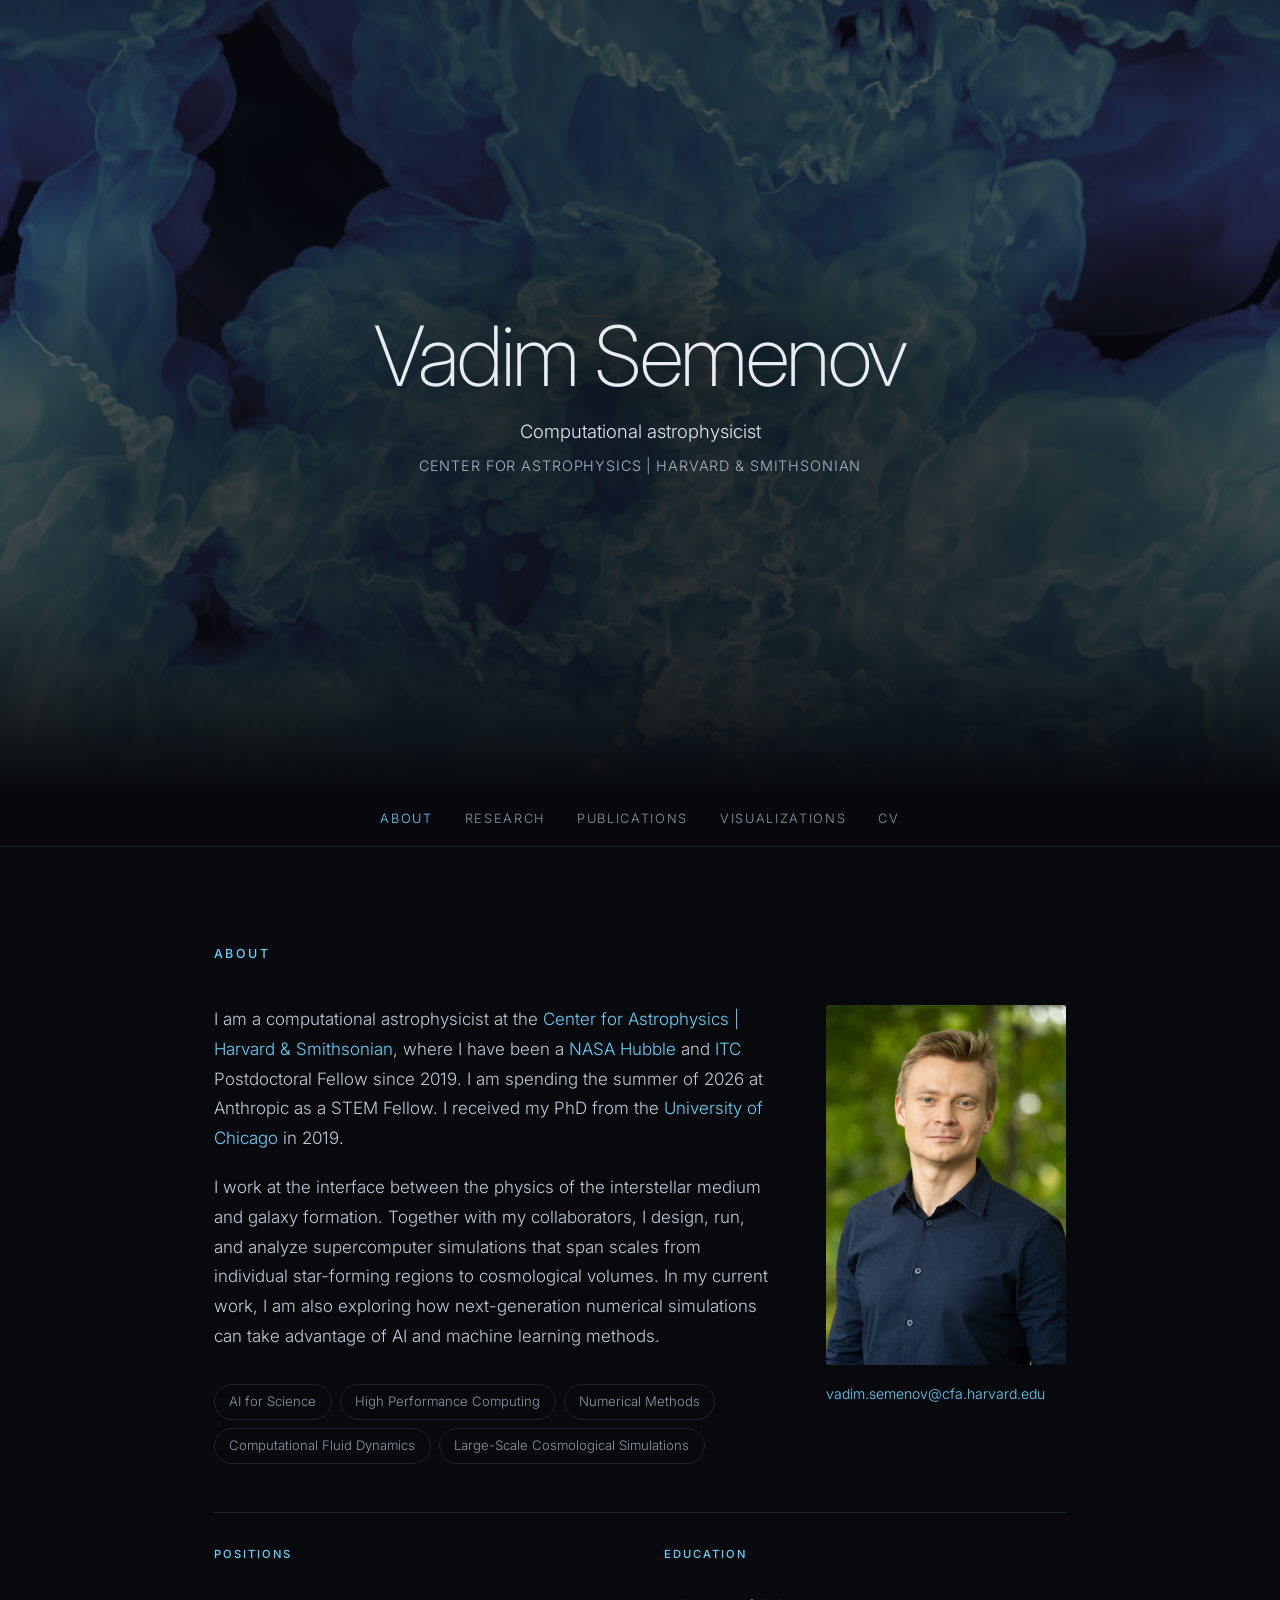
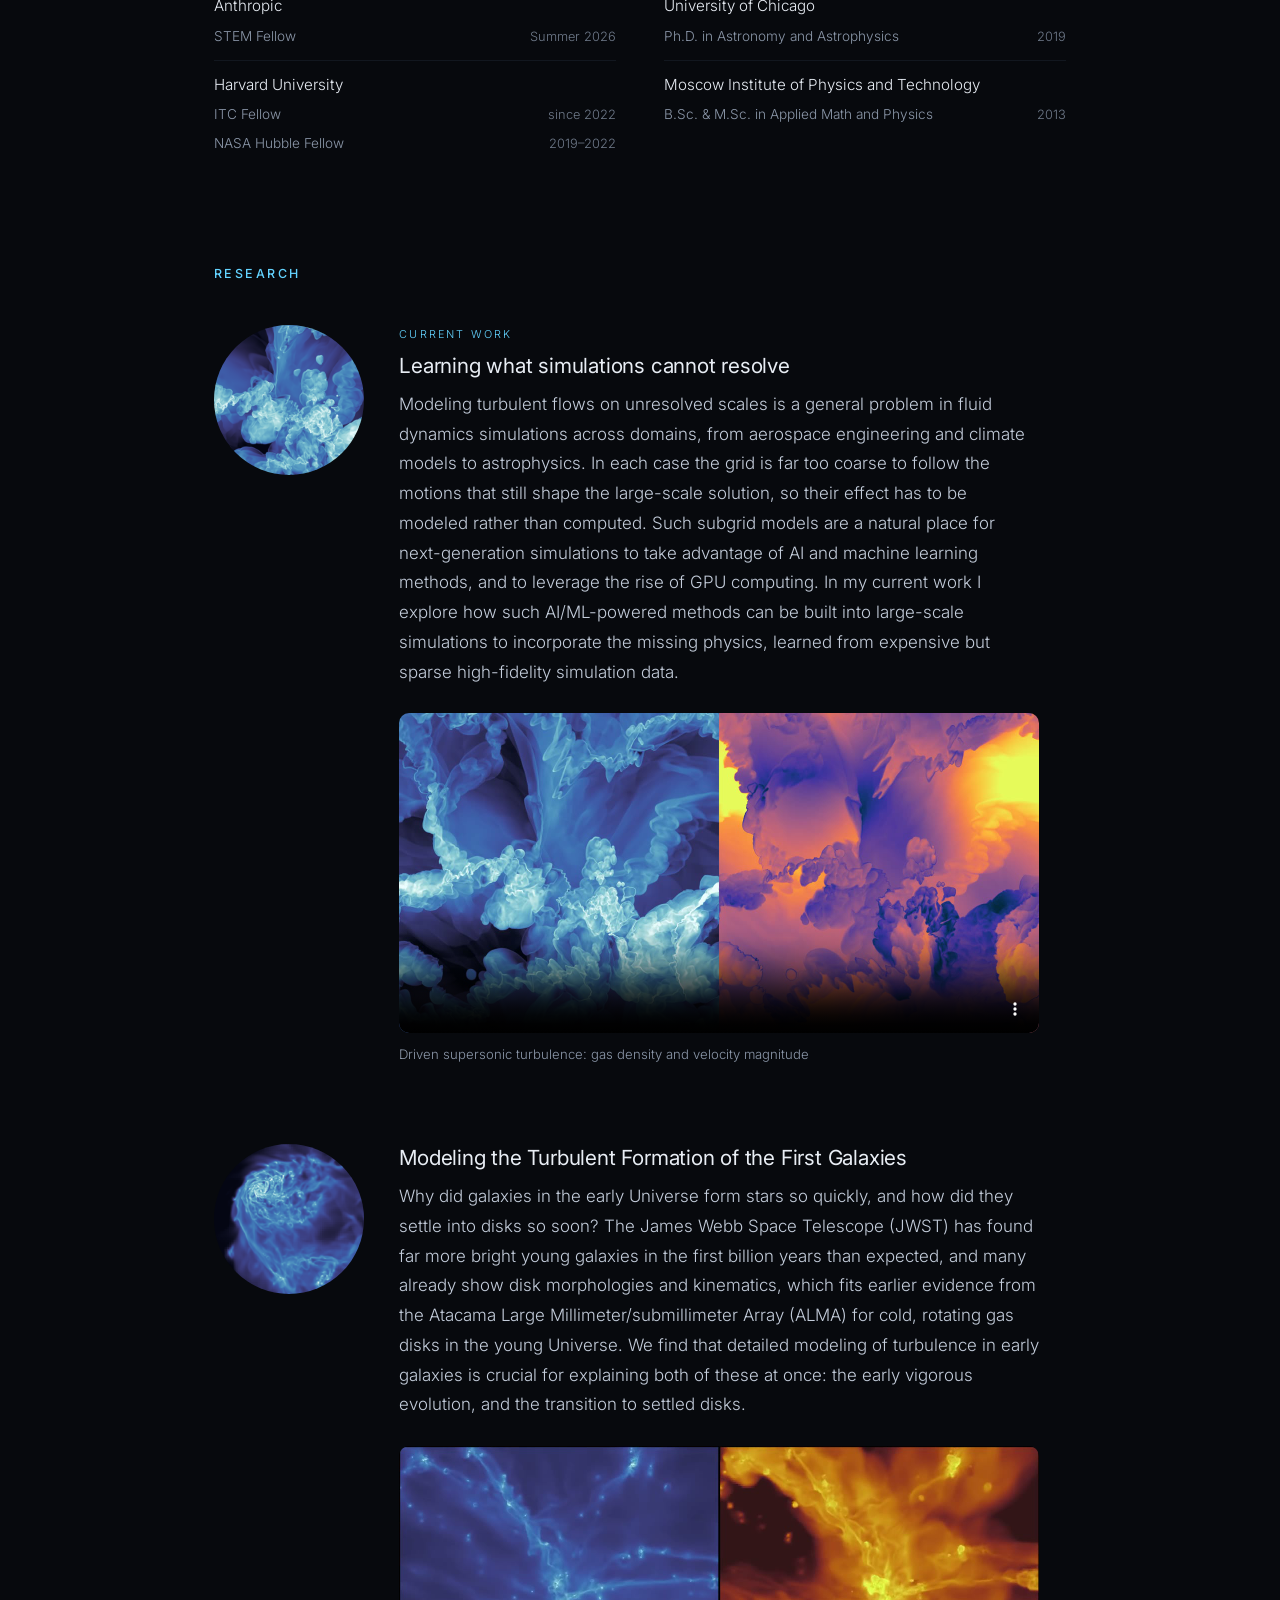
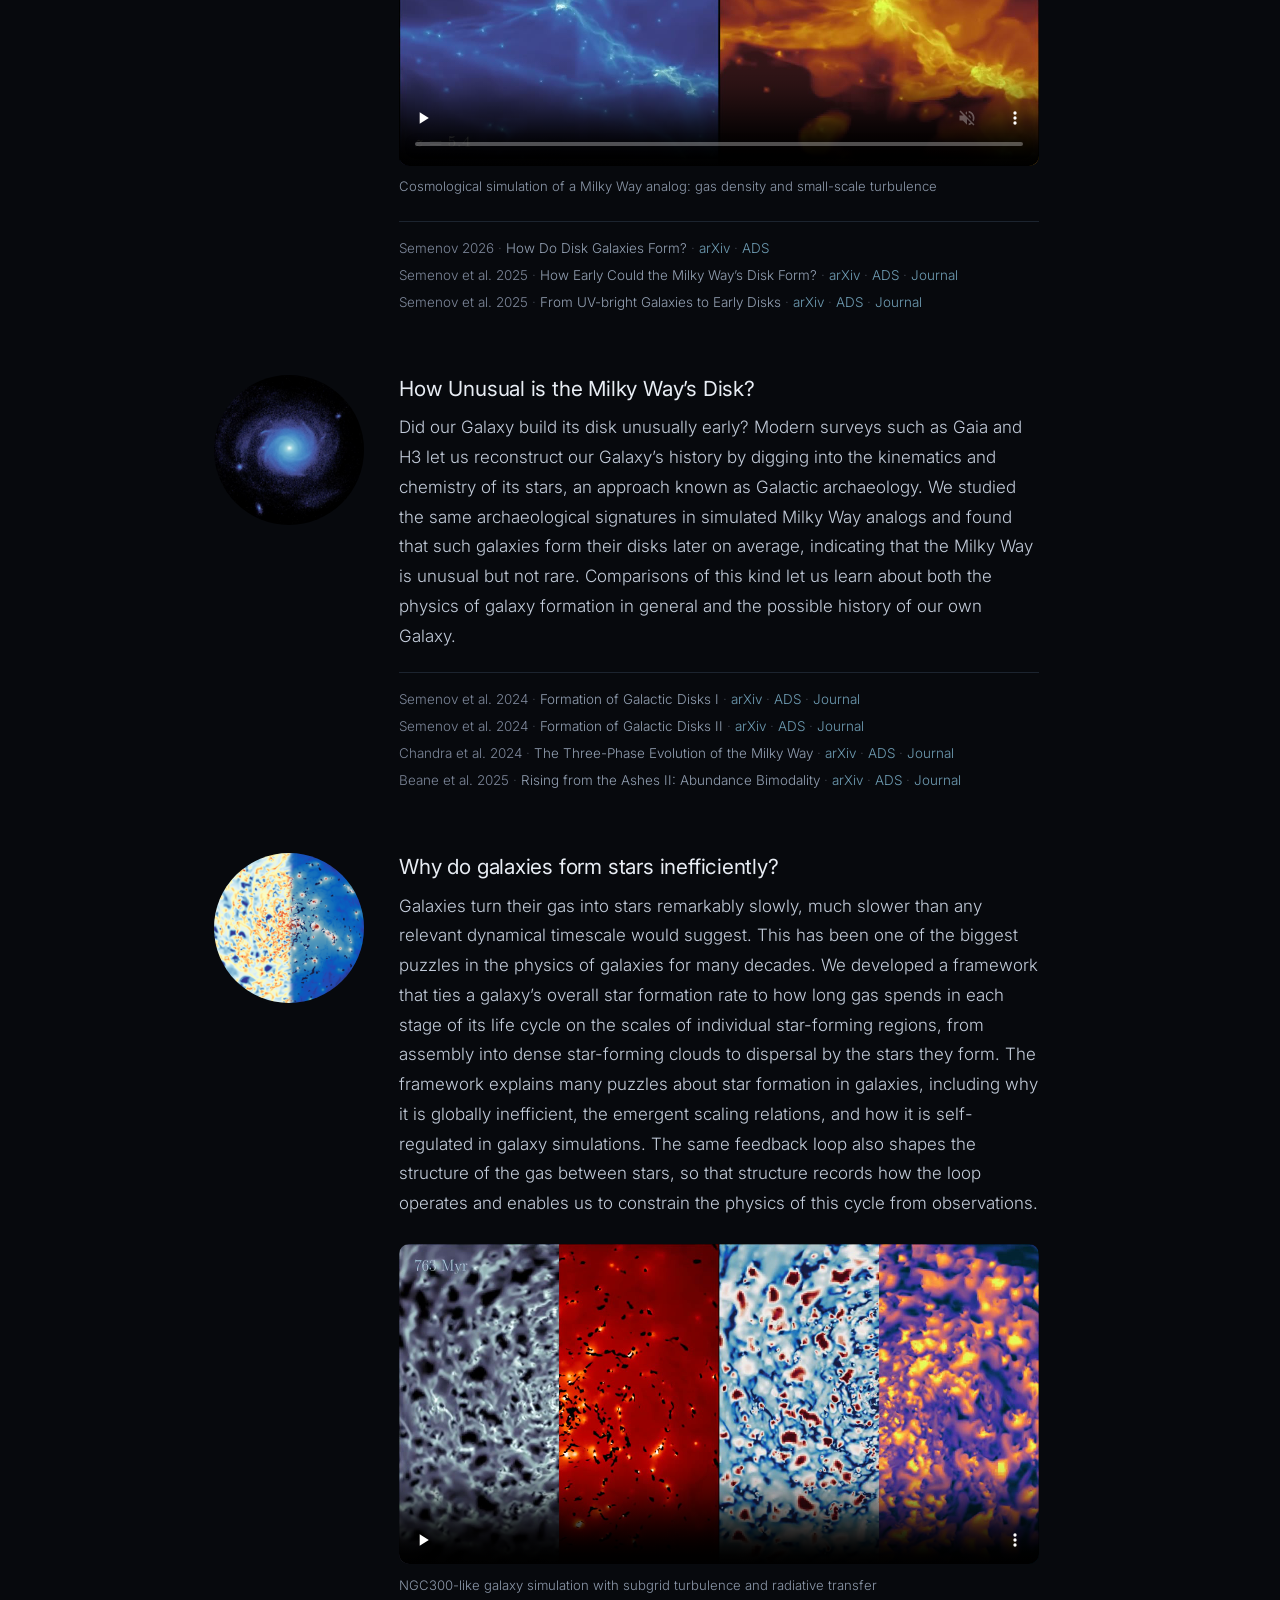
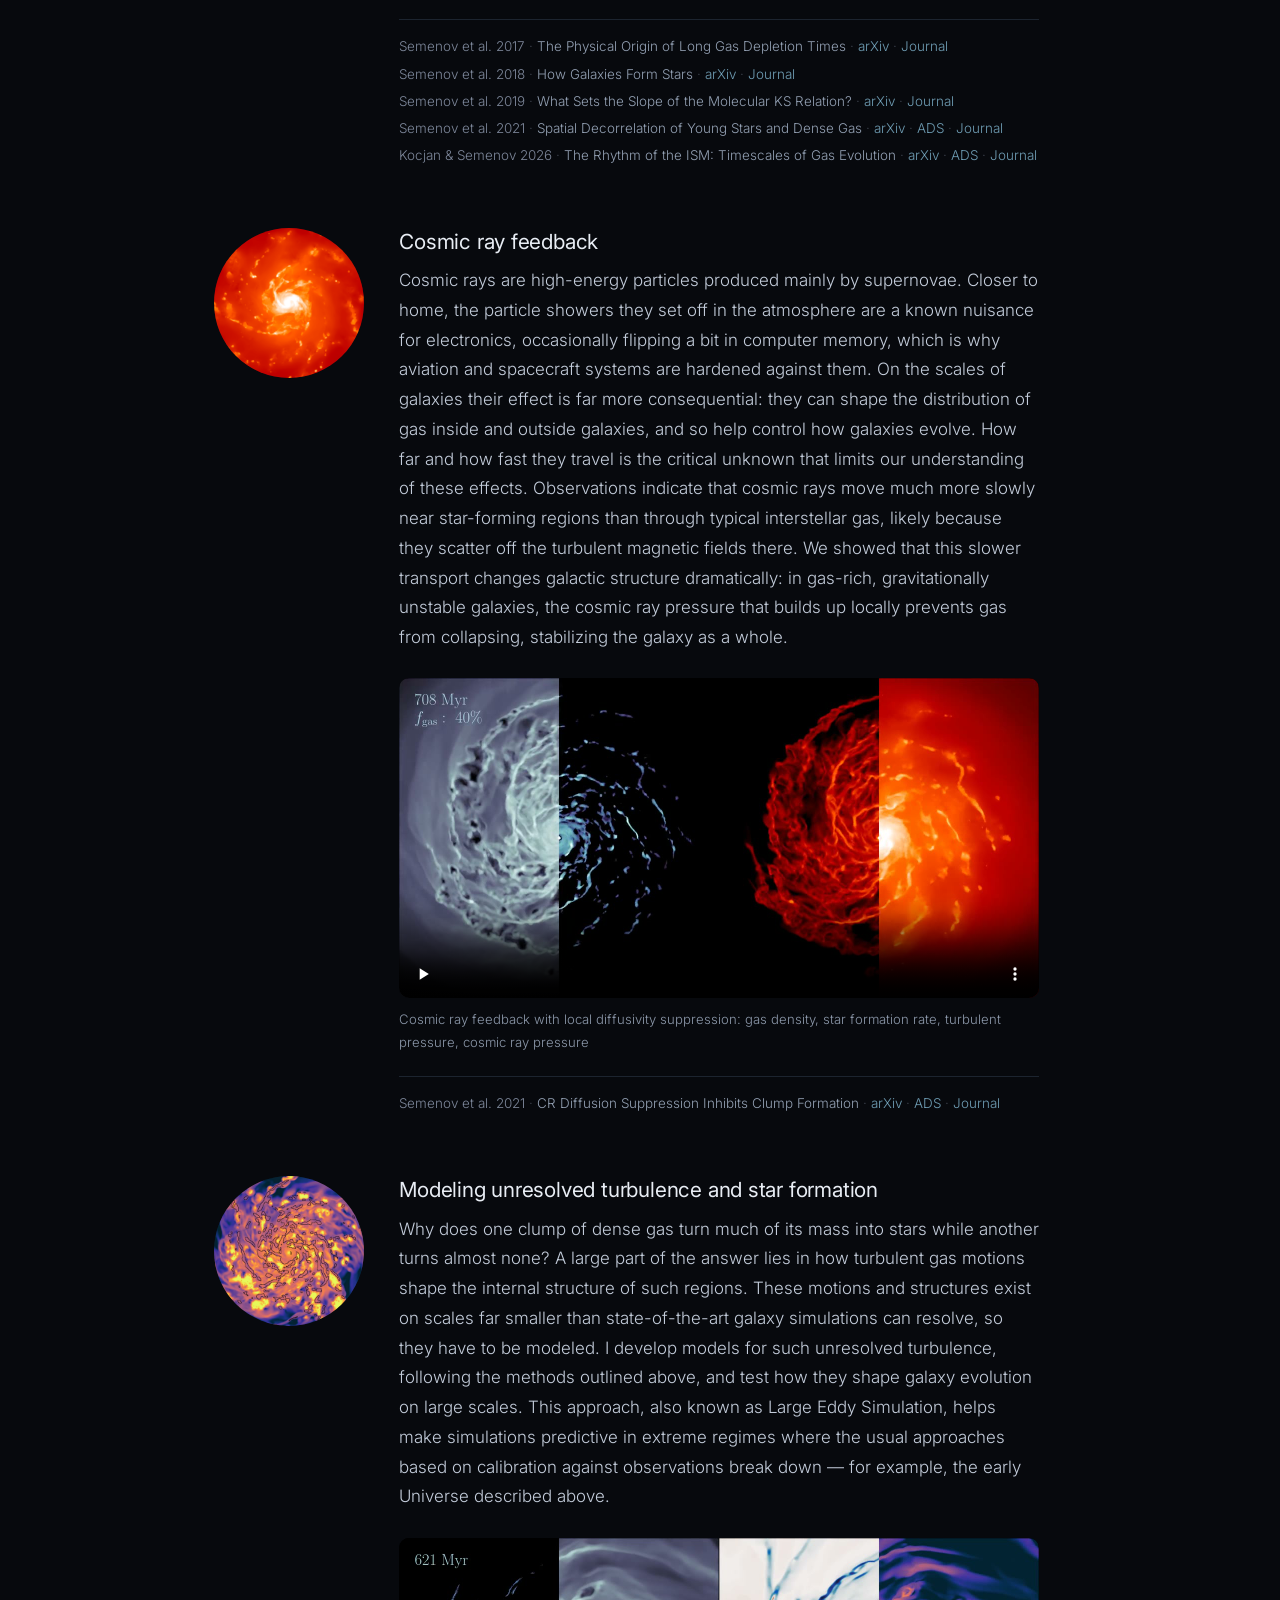
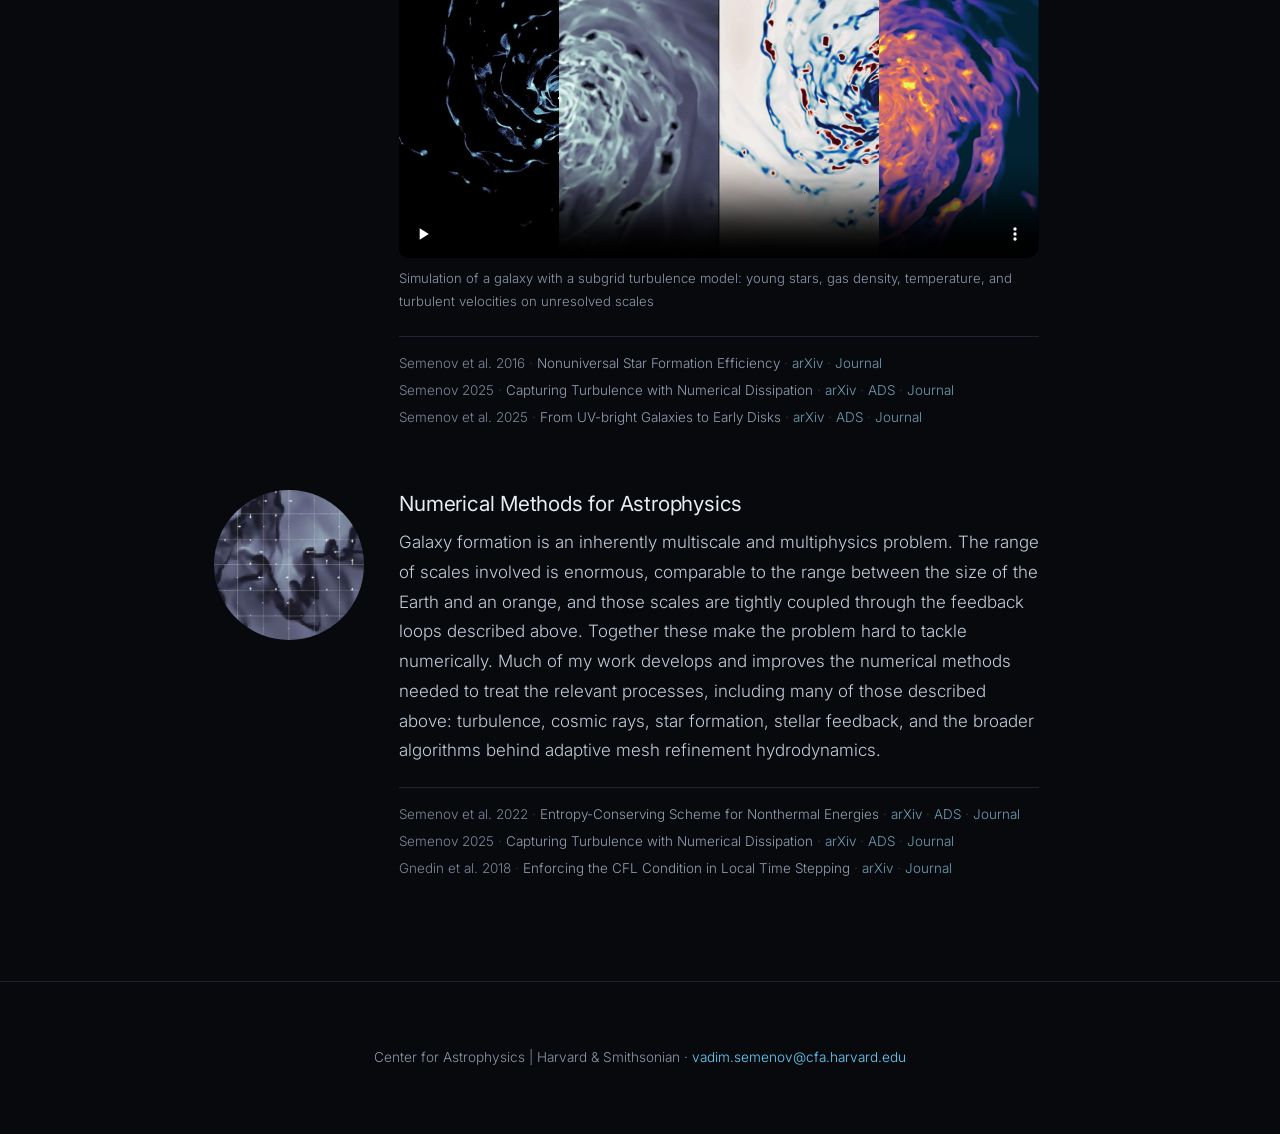
==== commit 01bc423f: "Expand the CR suppression caption and bold the surname in publications The caption now names the fou" ====
--- a/docs/index.html
+++ b/docs/index.html
@@ -116,6 +116,7 @@
  border-bottom:1px solid var(--line)}
 .pubs li{padding:1.1rem 0;border-bottom:1px solid var(--line)}
 .pubs .meta{font-size:.8rem;color:var(--mut);margin-bottom:.25rem}
+.pubs .meta strong{font-weight:500;color:var(--dim)}
 .pubs .meta .lnks{margin-left:.75rem}
 .pubs .meta a{color:#7fb4cc}
 .pubs .meta a:hover{color:var(--acc)}
@@ -157,7 +158,7 @@
 <header class="hero"><img src="assets/img/frame.0396.density.jpg?v=1787679552" alt="Simulation of interstellar turbulence">
  <div class="inner"><h1>Vadim Semenov</h1><div class="sub">Computational astrophysicist</div>
  <div class="aff">Center for Astrophysics | Harvard &amp; Smithsonian</div></div></header>
-<nav class="top"><a href="index.html#about" class="on">About</a><a href="index.html#research">Research</a><a href="publications.html">Publications</a><a href="visualizations.html">Visualizations</a><a href="https://www.dropbox.com/scl/fi/m8q2ipx206lrzqg2akyem/VadimSemenov-CV.pdf?rlkey=pn1s1kxsd2cv5jgz7ykce1q13&st=to23s06l&dl=0" target="_blank" rel="noopener">CV</a></nav>
+<nav class="top"><a href="index.html#about" class="on">About</a><a href="index.html#research">Research</a><a href="publications.html">Publications</a><a href="visualizations.html">Visualizations</a><a href="VadimSemenov-CV.pdf" target="_blank" rel="noopener">CV</a></nav>
 <section id="about"><div class="wrap-lg"><h2>About</h2>
  <div class="about"><div><p>I am a computational astrophysicist at the <a href="https://www.cfa.harvard.edu/" target="_blank" rel="noopener">Center for
     Astrophysics | Harvard &amp; Smithsonian</a>, where I have been a
@@ -210,7 +211,7 @@
         near star-forming regions than through typical interstellar gas, likely because they scatter
         off the turbulent magnetic fields there. We showed that this slower transport changes galactic
         structure dramatically: in gas-rich, gravitationally unstable galaxies, the cosmic ray pressure
-        that builds up locally prevents gas from collapsing, stabilizing the galaxy as a whole.</p><figure class="rsfig dark"><video width="2000" height="1000" preload="none" playsinline muted loop controls poster="assets/video/semenov21cr3-fg0.4-suppk.poster.jpg?v=1787679553"><source src="movies/semenov21cr3-fg0.4-suppk.mp4?v=1623598054" type="video/mp4"></video><figcaption>Cosmic ray feedback &mdash; CRs with diffusivity suppression</figcaption></figure><ul class="refs"><li>Semenov et al. 2021<span class="sep">&middot;</span><span class="ti">CR Diffusion Suppression Inhibits Clump Formation</span><span class="lnks"><span class="sep">&middot;</span><a href="https://arxiv.org/abs/2012.01427" target="_blank" rel="noopener">arXiv</a><span class="sep">&middot;</span><a href="https://ui.adsabs.harvard.edu/abs/2021ApJ...910..126S/abstract" target="_blank" rel="noopener">ADS</a><span class="sep">&middot;</span><a href="https://doi.org/10.3847/1538-4357/abe2a6" target="_blank" rel="noopener">Journal</a></span></li></ul></div></div><div class="rs" id="unresolved-turbulence"><img class="mini" src="assets/icon/sgst-icon.png?v=1787684172" alt=""><div><h3>Modeling unresolved turbulence and star formation</h3><p>Why does one clump of dense gas turn much of its mass into stars while another turns
+        that builds up locally prevents gas from collapsing, stabilizing the galaxy as a whole.</p><figure class="rsfig dark"><video width="2000" height="1000" preload="none" playsinline muted loop controls poster="assets/video/semenov21cr3-fg0.4-suppk.poster.jpg?v=1787679553"><source src="movies/semenov21cr3-fg0.4-suppk.mp4?v=1623598054" type="video/mp4"></video><figcaption>Cosmic ray feedback with local diffusivity suppression: gas density, star formation rate, turbulent pressure, cosmic ray pressure</figcaption></figure><ul class="refs"><li>Semenov et al. 2021<span class="sep">&middot;</span><span class="ti">CR Diffusion Suppression Inhibits Clump Formation</span><span class="lnks"><span class="sep">&middot;</span><a href="https://arxiv.org/abs/2012.01427" target="_blank" rel="noopener">arXiv</a><span class="sep">&middot;</span><a href="https://ui.adsabs.harvard.edu/abs/2021ApJ...910..126S/abstract" target="_blank" rel="noopener">ADS</a><span class="sep">&middot;</span><a href="https://doi.org/10.3847/1538-4357/abe2a6" target="_blank" rel="noopener">Journal</a></span></li></ul></div></div><div class="rs" id="unresolved-turbulence"><img class="mini" src="assets/icon/sgst-icon.png?v=1787684172" alt=""><div><h3>Modeling unresolved turbulence and star formation</h3><p>Why does one clump of dense gas turn much of its mass into stars while another turns
         almost none? A large part of the answer lies in how turbulent gas motions shape the internal
         structure of such regions. These motions and structures exist on scales far smaller than
         state-of-the-art galaxy simulations can resolve, so they have to be modeled. I develop models
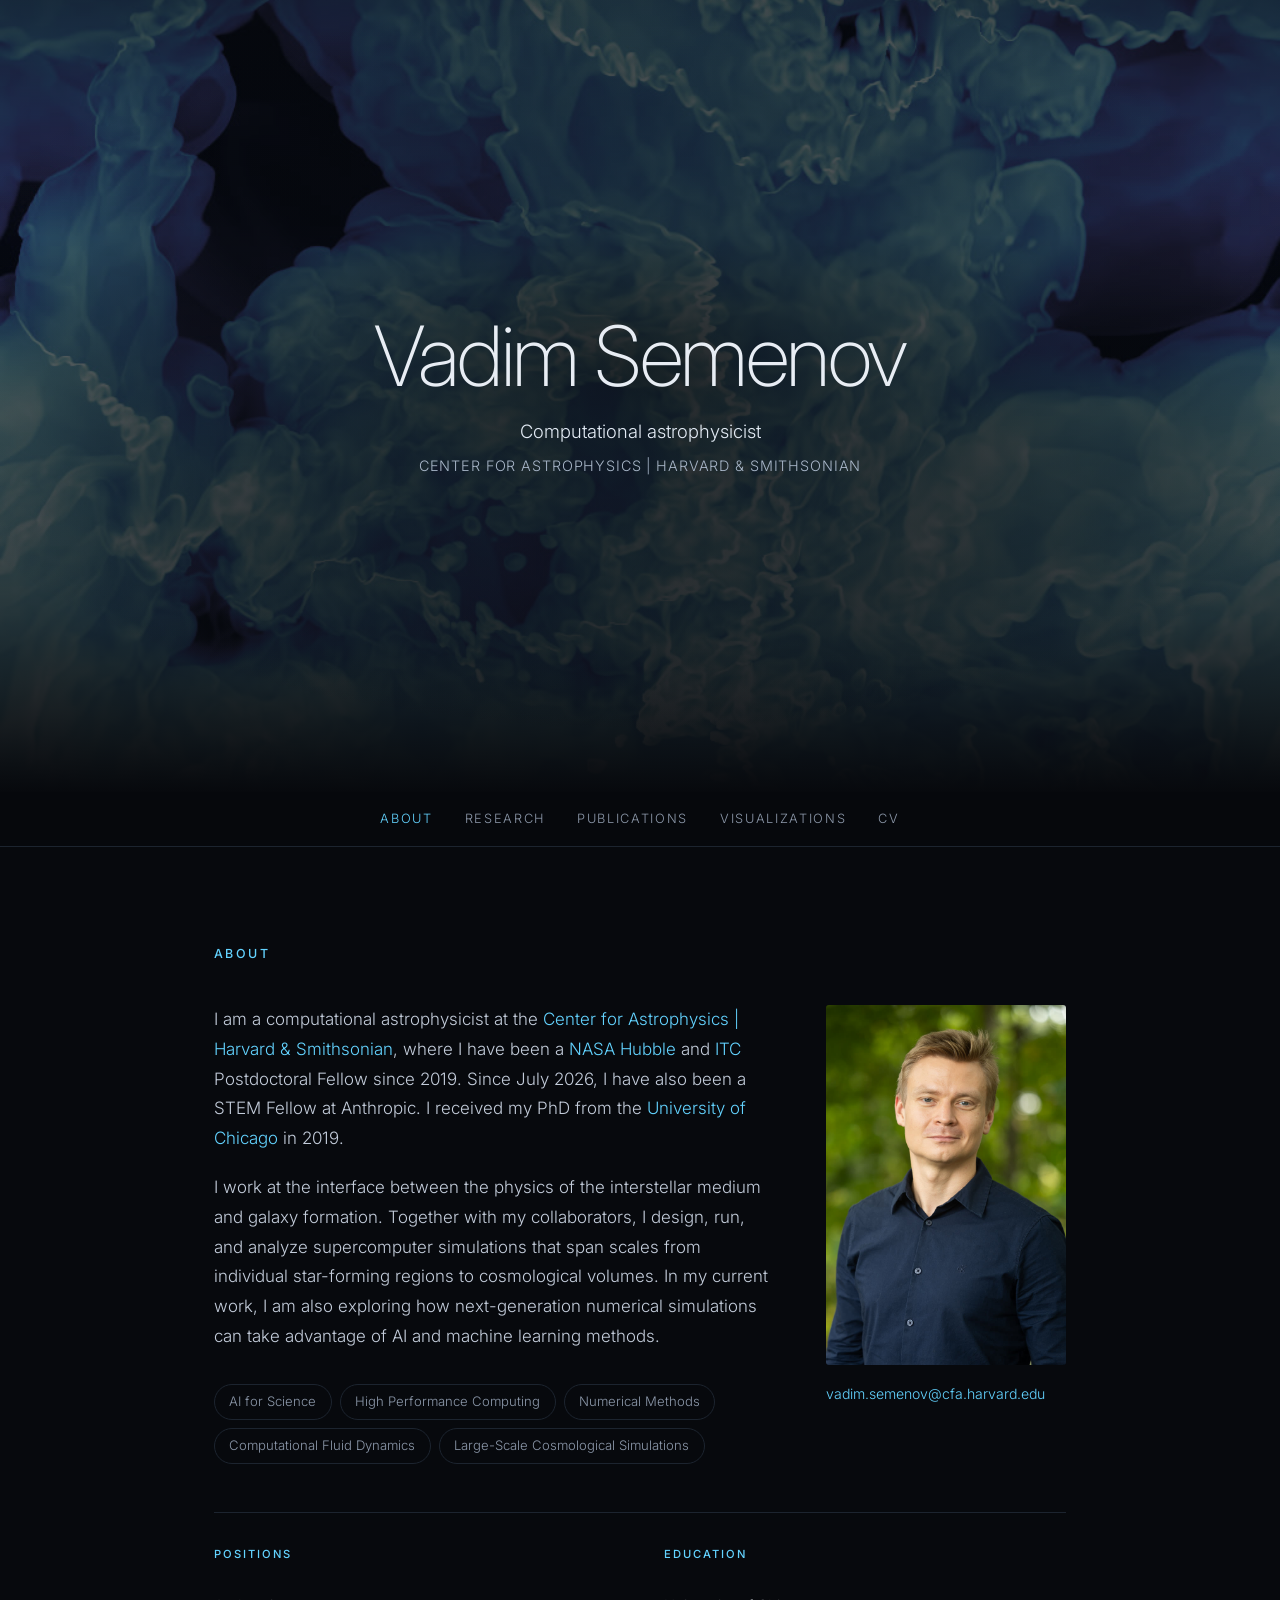
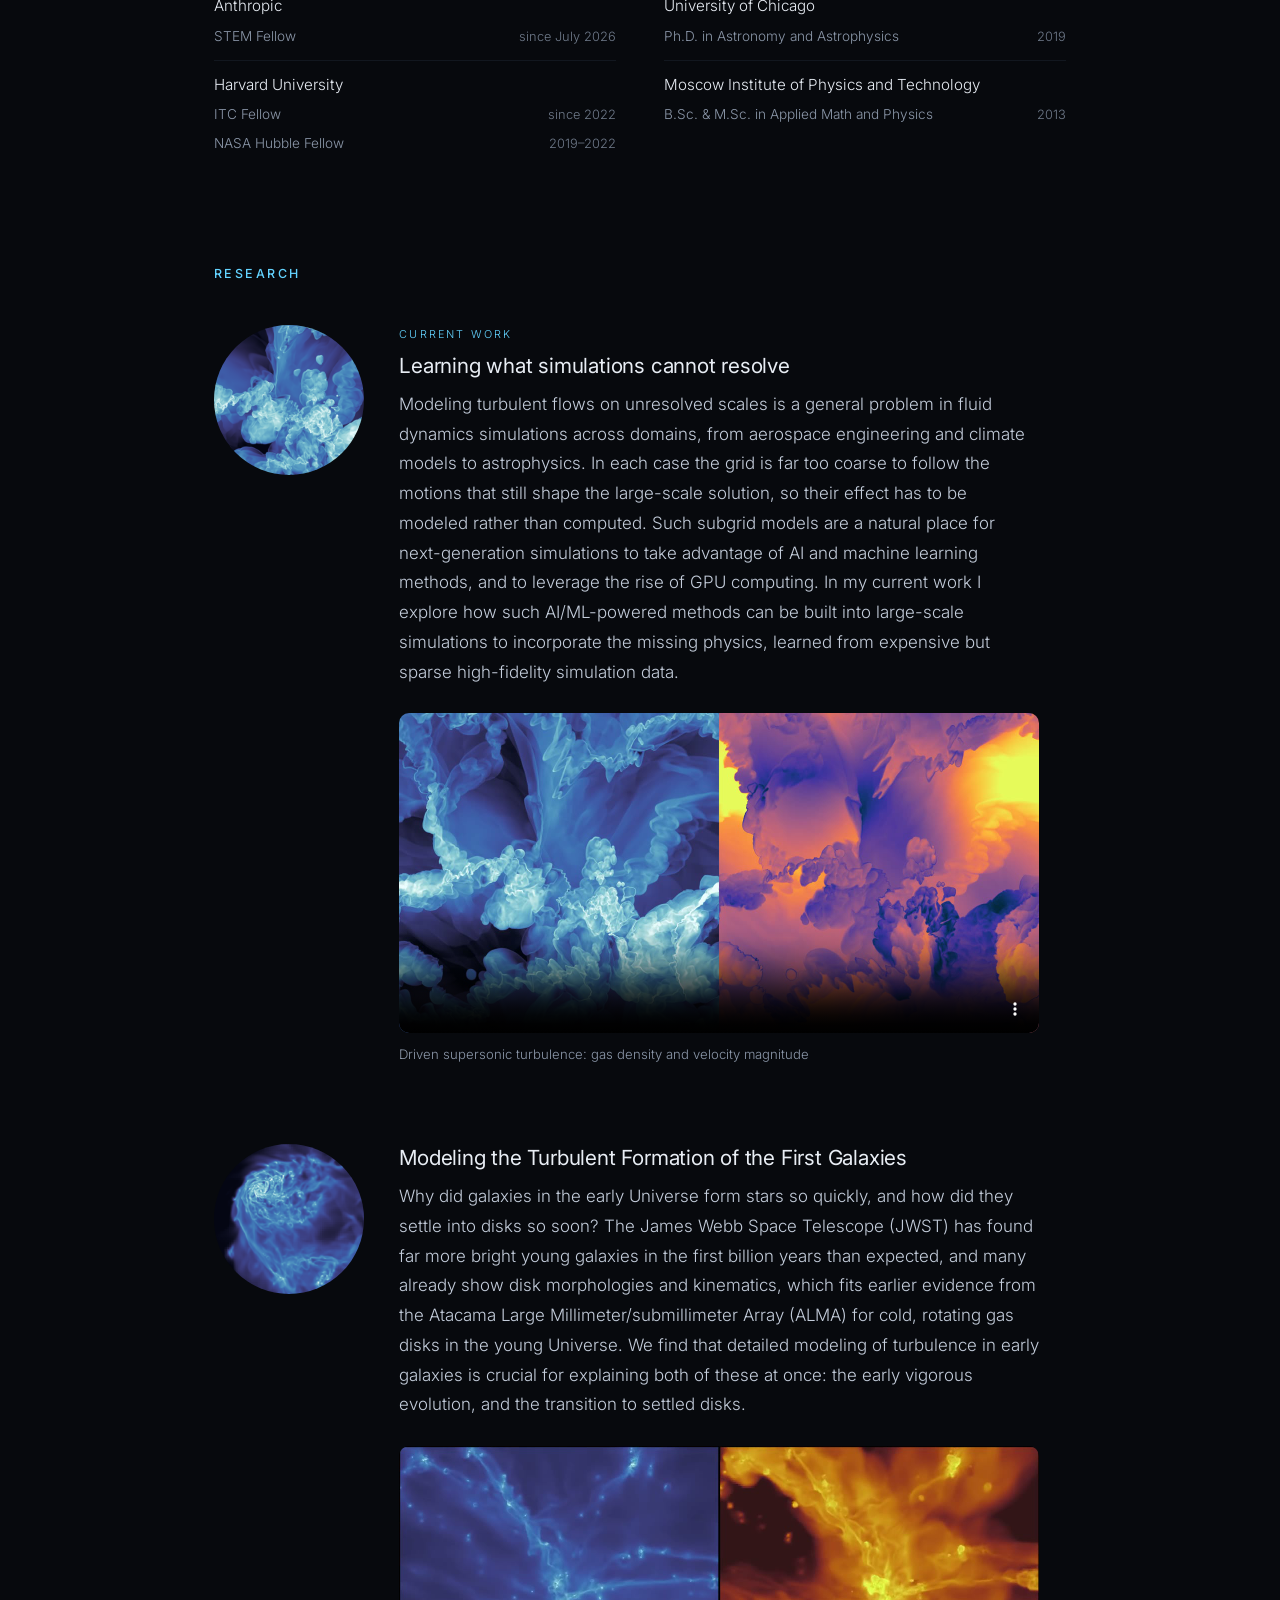
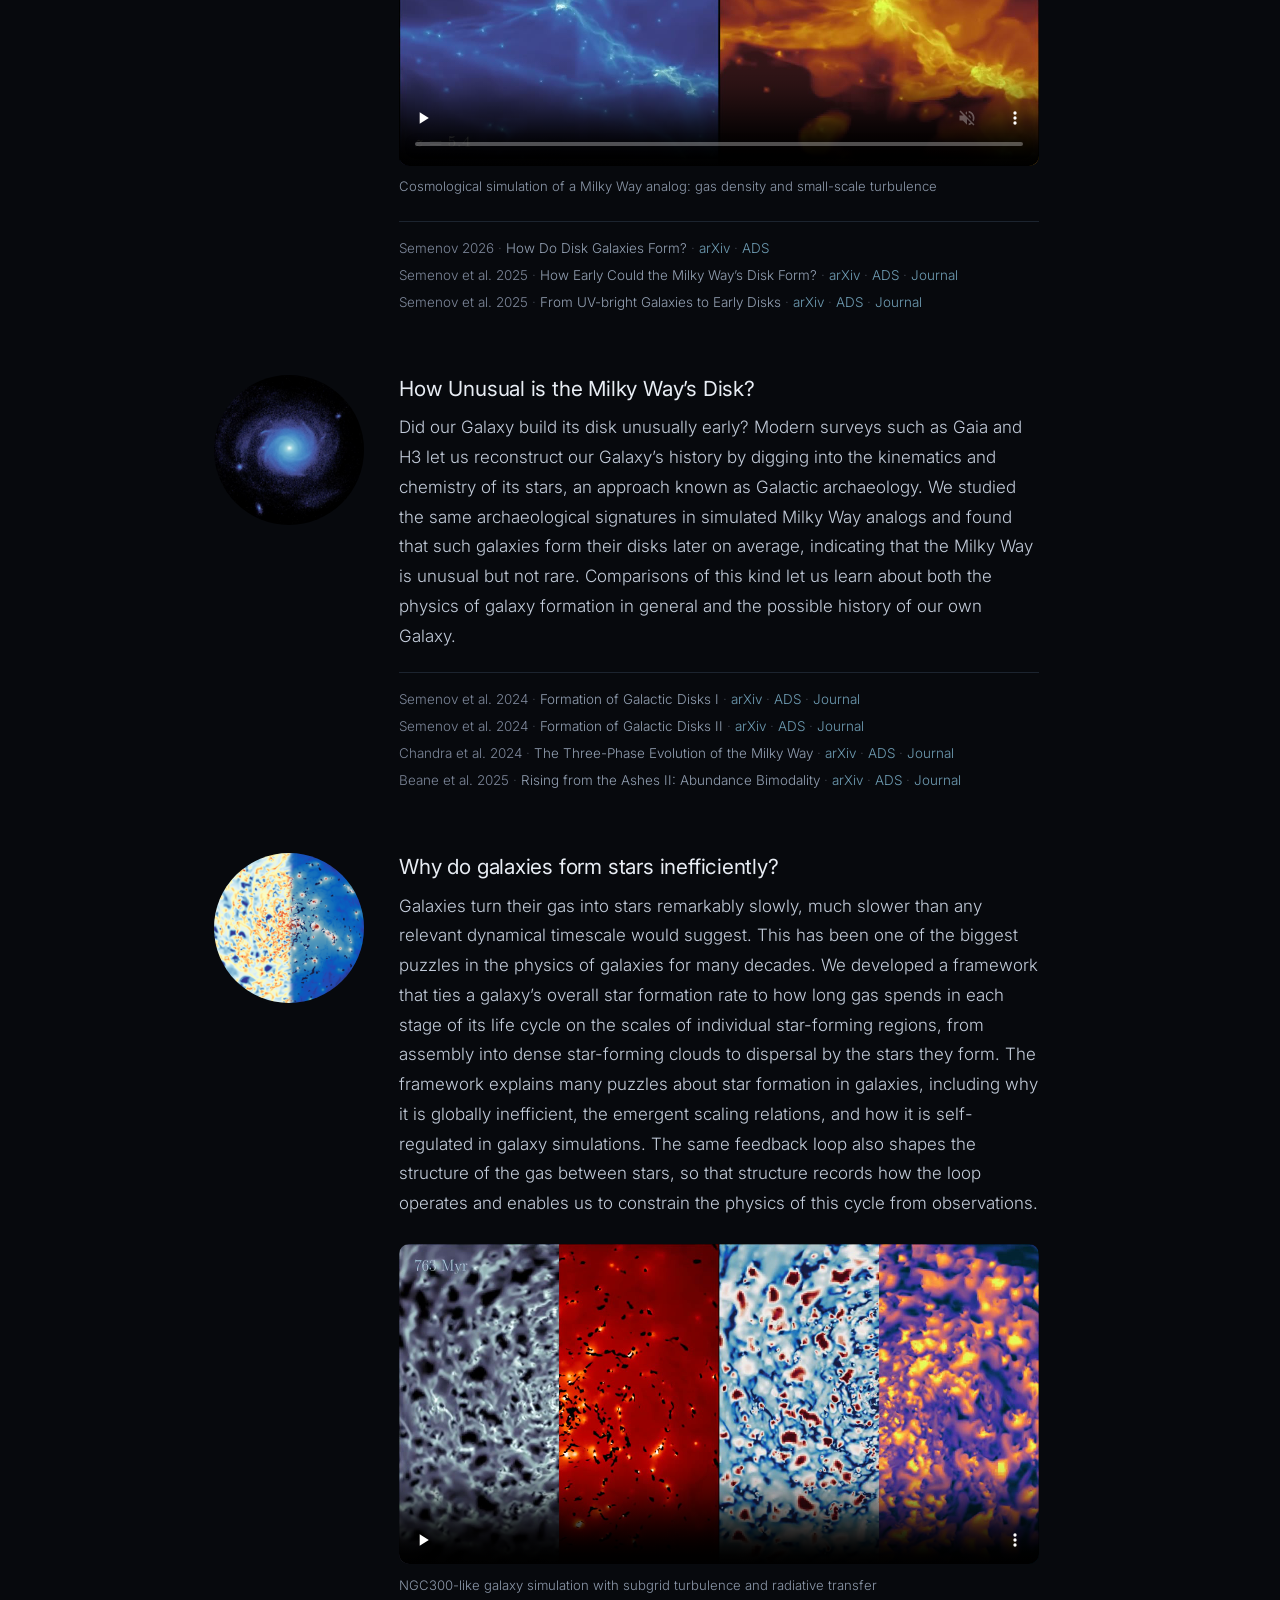
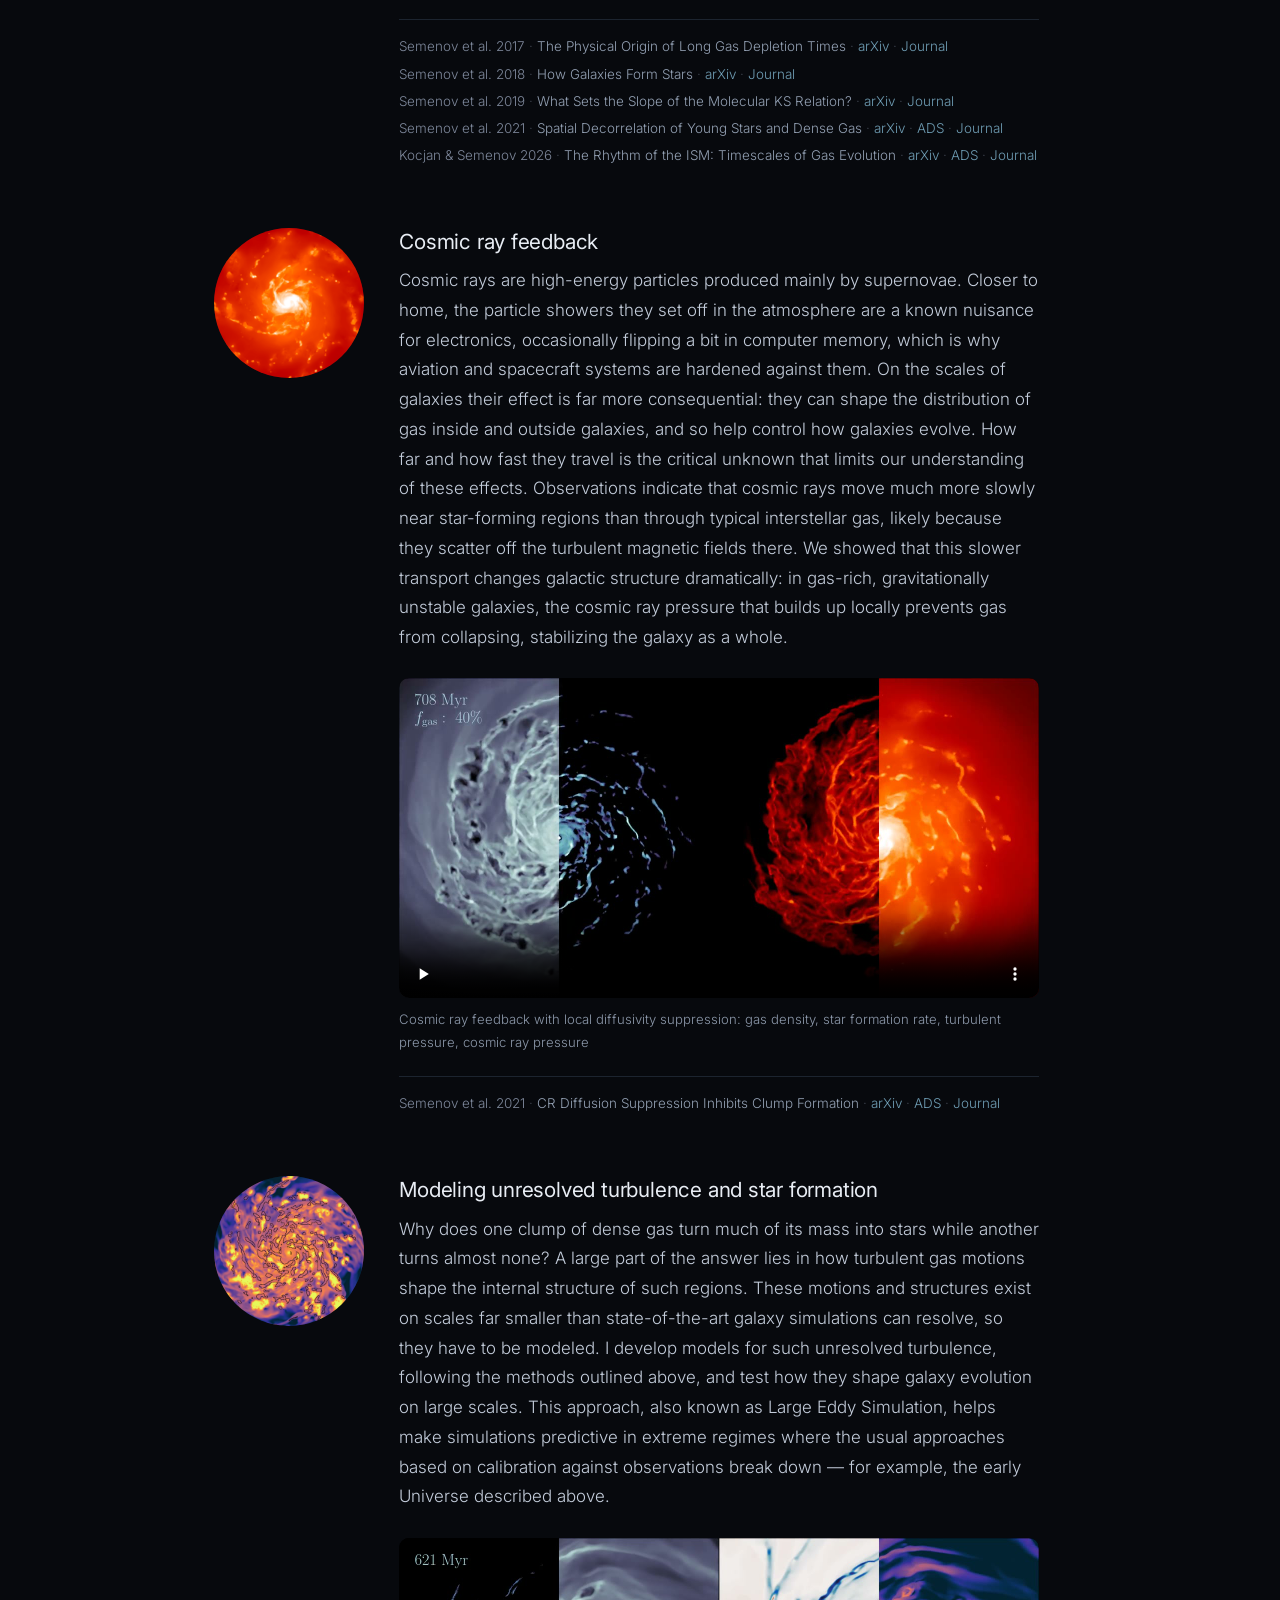
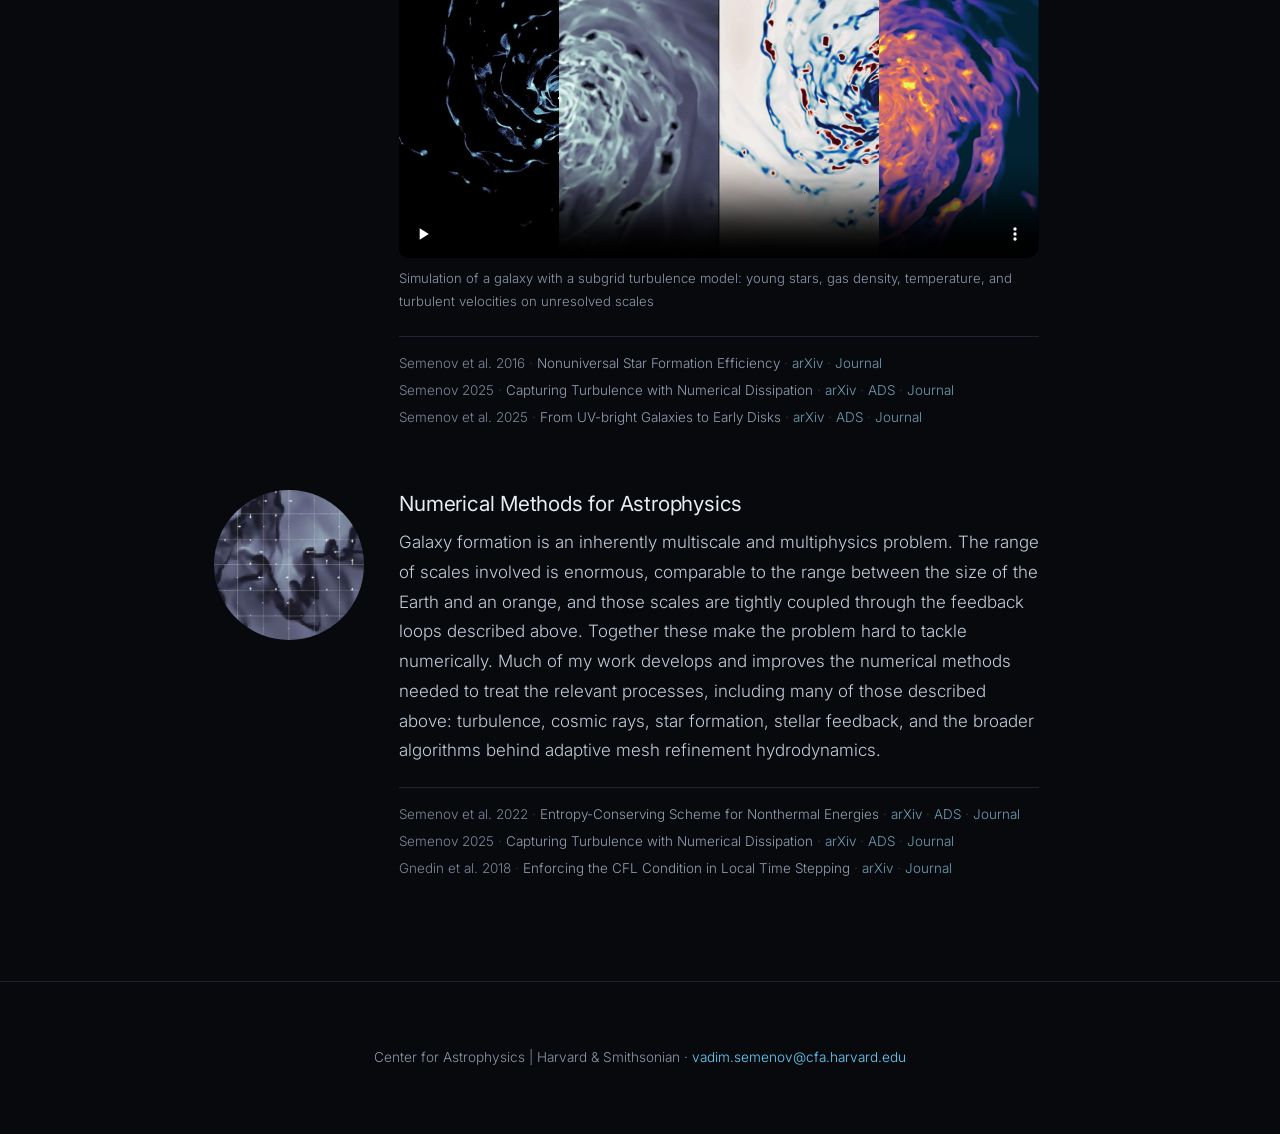
==== commit 8bf58f6a: "Describe the Anthropic STEM Fellowship as ongoing since July 2026" ====
--- a/docs/index.html
+++ b/docs/index.html
@@ -3,7 +3,7 @@
 <title>Vadim Semenov &mdash; Computational astrophysicist</title>
 <link rel="icon" type="image/png" sizes="32x32" href="assets/img/favicon-32.png?v=1787700226">
 <link rel="apple-touch-icon" sizes="180x180" href="assets/img/favicon-180.png?v=1787700226"><link rel="preconnect" href="https://fonts.googleapis.com"><link rel="preconnect" href="https://fonts.gstatic.com" crossorigin><link href="https://fonts.googleapis.com/css2?family=Inter:wght@200;300;400;500&display=swap" rel="stylesheet">
-<link rel="stylesheet" href="assets/reset.css?v=1787681676">
+<link rel="stylesheet" href="assets/reset.css?v=1787681575">
 <style>
 :root{--bg:#07090d;--fg:#e8edf4;--mut:#8c98aa;--dim:#c3ccda;--line:#1c242f;--acc:#63d3ff}
 body{background:var(--bg);color:var(--fg);font:300 17px/1.75 Inter,system-ui,sans-serif;
@@ -116,7 +116,6 @@
  border-bottom:1px solid var(--line)}
 .pubs li{padding:1.1rem 0;border-bottom:1px solid var(--line)}
 .pubs .meta{font-size:.8rem;color:var(--mut);margin-bottom:.25rem}
-.pubs .meta strong{font-weight:500;color:var(--dim)}
 .pubs .meta .lnks{margin-left:.75rem}
 .pubs .meta a{color:#7fb4cc}
 .pubs .meta a:hover{color:var(--acc)}
@@ -163,8 +162,8 @@
  <div class="about"><div><p>I am a computational astrophysicist at the <a href="https://www.cfa.harvard.edu/" target="_blank" rel="noopener">Center for
     Astrophysics | Harvard &amp; Smithsonian</a>, where I have been a
     <a href="https://hubblesite.org/contents/news-releases/2019/news-2019-24.html" target="_blank" rel="noopener">NASA Hubble</a> and
-    <a href="https://itc.cfa.harvard.edu/" target="_blank" rel="noopener">ITC</a> Postdoctoral Fellow since 2019. I am spending the
-    summer of 2026 at Anthropic as a STEM Fellow. I received my PhD from the
+    <a href="https://itc.cfa.harvard.edu/" target="_blank" rel="noopener">ITC</a> Postdoctoral Fellow since 2019. Since July 2026, I
+    have also been a STEM Fellow at Anthropic. I received my PhD from the
     <a href="https://astro.uchicago.edu/index.php" target="_blank" rel="noopener">University of Chicago</a> in 2019.</p><p>I work at the interface between the physics of the interstellar medium and galaxy formation.
     Together with my collaborators, I design, run, and analyze supercomputer simulations that span
     scales from individual star-forming regions to cosmological volumes. In my current work, I am also
@@ -172,7 +171,7 @@
     methods.</p><ul class="tags"><li>AI for Science</li><li>High Performance Computing</li><li>Numerical Methods</li><li>Computational Fluid Dynamics</li><li>Large-Scale Cosmological Simulations</li></ul></div>
  <div class="card"><img class="portrait" src="assets/img/portrait.jpg?v=1787682335" alt="Vadim Semenov">
   <div class="contact"><a href="mailto:vadim.semenov@cfa.harvard.edu">vadim.semenov@cfa.harvard.edu</a></div></div>
- </div><div class="cv"><div><h4>Positions</h4><div class="org"><span class="o">Anthropic</span><ul><li><span class="r">STEM Fellow</span><span class="y">Summer 2026</span></li></ul></div><div class="org"><span class="o">Harvard University</span><ul><li><span class="r">ITC Fellow</span><span class="y">since 2022</span></li><li><span class="r">NASA Hubble Fellow</span><span class="y">2019&ndash;2022</span></li></ul></div></div><div><h4>Education</h4><div class="org"><span class="o">University of Chicago</span><ul><li><span class="r">Ph.D. in Astronomy and Astrophysics</span><span class="y">2019</span></li></ul></div><div class="org"><span class="o">Moscow Institute of Physics and Technology</span><ul><li><span class="r">B.Sc. &amp; M.Sc. in Applied Math and Physics</span><span class="y">2013</span></li></ul></div></div></div></div></section>
+ </div><div class="cv"><div><h4>Positions</h4><div class="org"><span class="o">Anthropic</span><ul><li><span class="r">STEM Fellow</span><span class="y">since July 2026</span></li></ul></div><div class="org"><span class="o">Harvard University</span><ul><li><span class="r">ITC Fellow</span><span class="y">since 2022</span></li><li><span class="r">NASA Hubble Fellow</span><span class="y">2019&ndash;2022</span></li></ul></div></div><div><h4>Education</h4><div class="org"><span class="o">University of Chicago</span><ul><li><span class="r">Ph.D. in Astronomy and Astrophysics</span><span class="y">2019</span></li></ul></div><div class="org"><span class="o">Moscow Institute of Physics and Technology</span><ul><li><span class="r">B.Sc. &amp; M.Sc. in Applied Math and Physics</span><span class="y">2013</span></li></ul></div></div></div></div></section>
 <section id="research"><div class="wrap-lg"><h2>Research</h2><div class="rs" id="current-work"><img class="mini" src="assets/icon/turbulence.png?v=1787684172" alt=""><div><span class="kicker">Current work</span><h3>Learning what simulations cannot resolve</h3><p>Modeling turbulent flows on unresolved scales is a general problem in fluid dynamics
         simulations across domains, from aerospace engineering and climate models to astrophysics. In
         each case the grid is far too coarse to follow the motions that still shape the large-scale
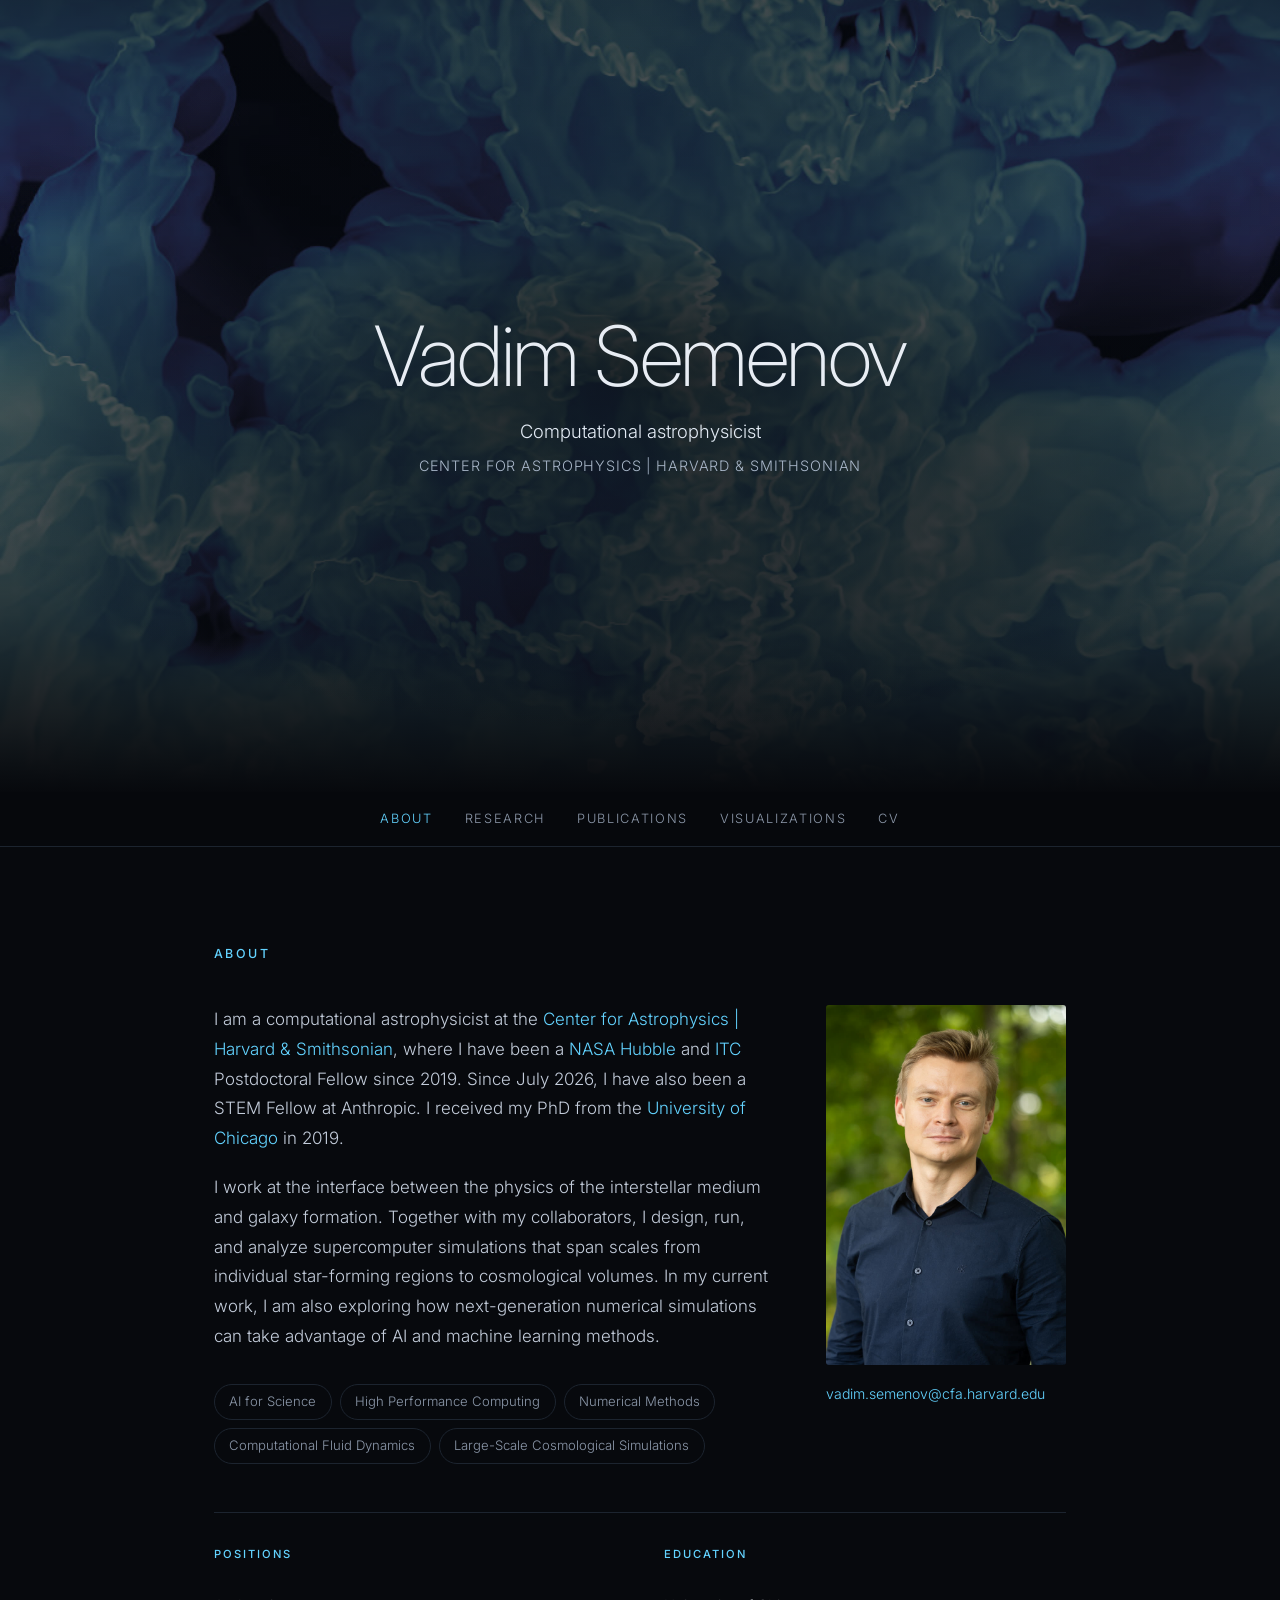
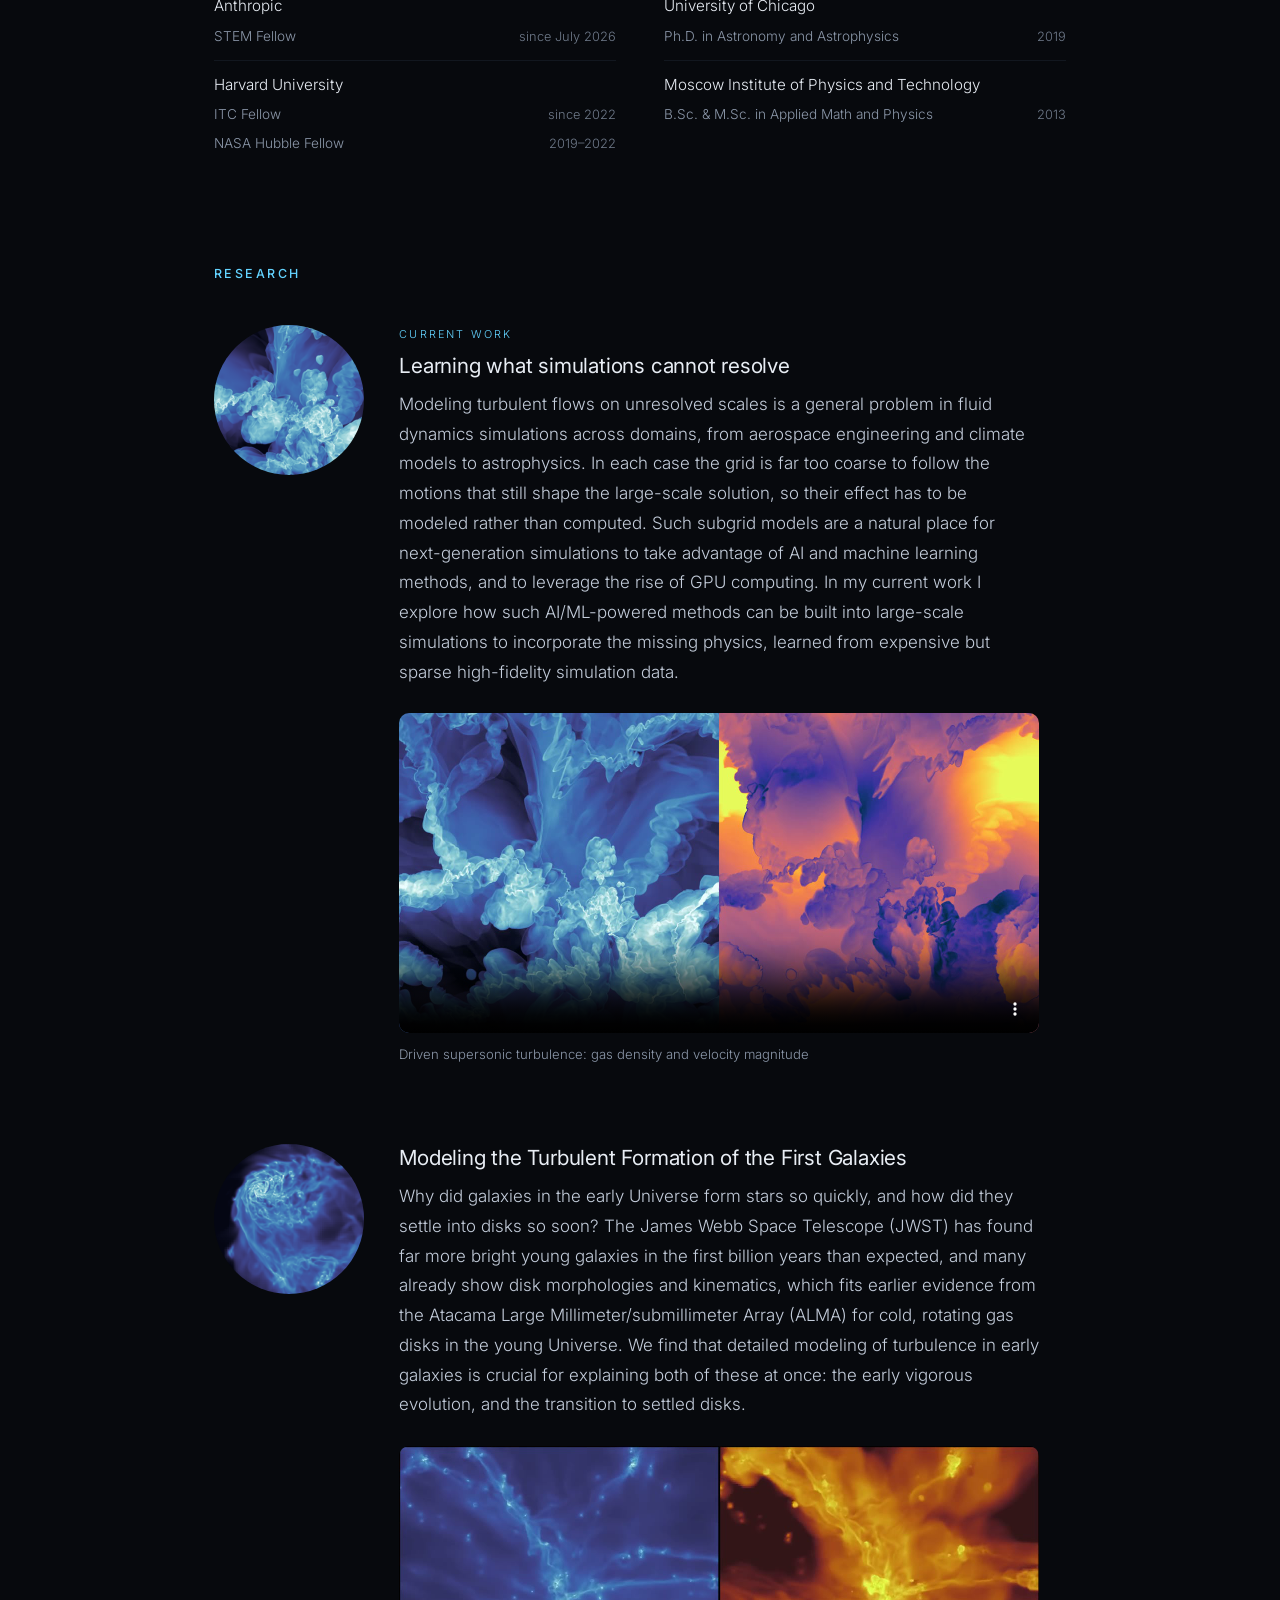
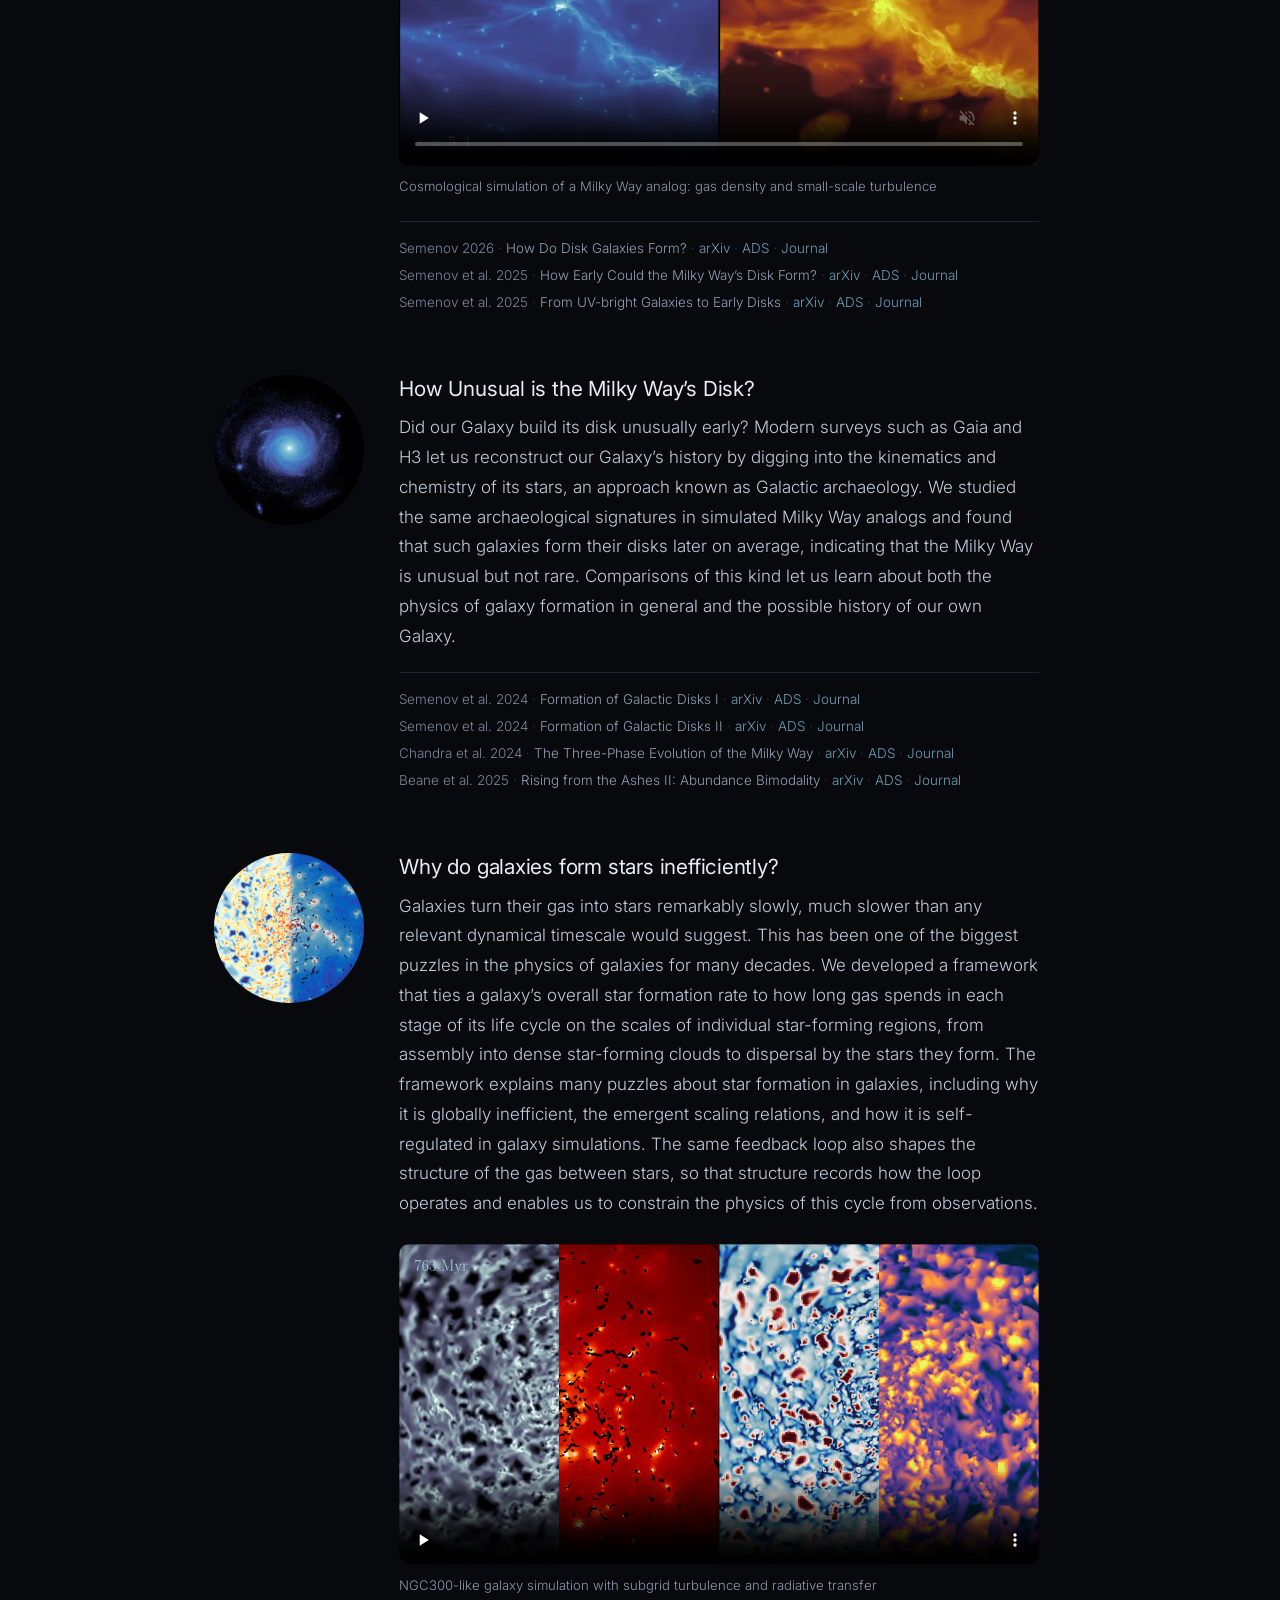
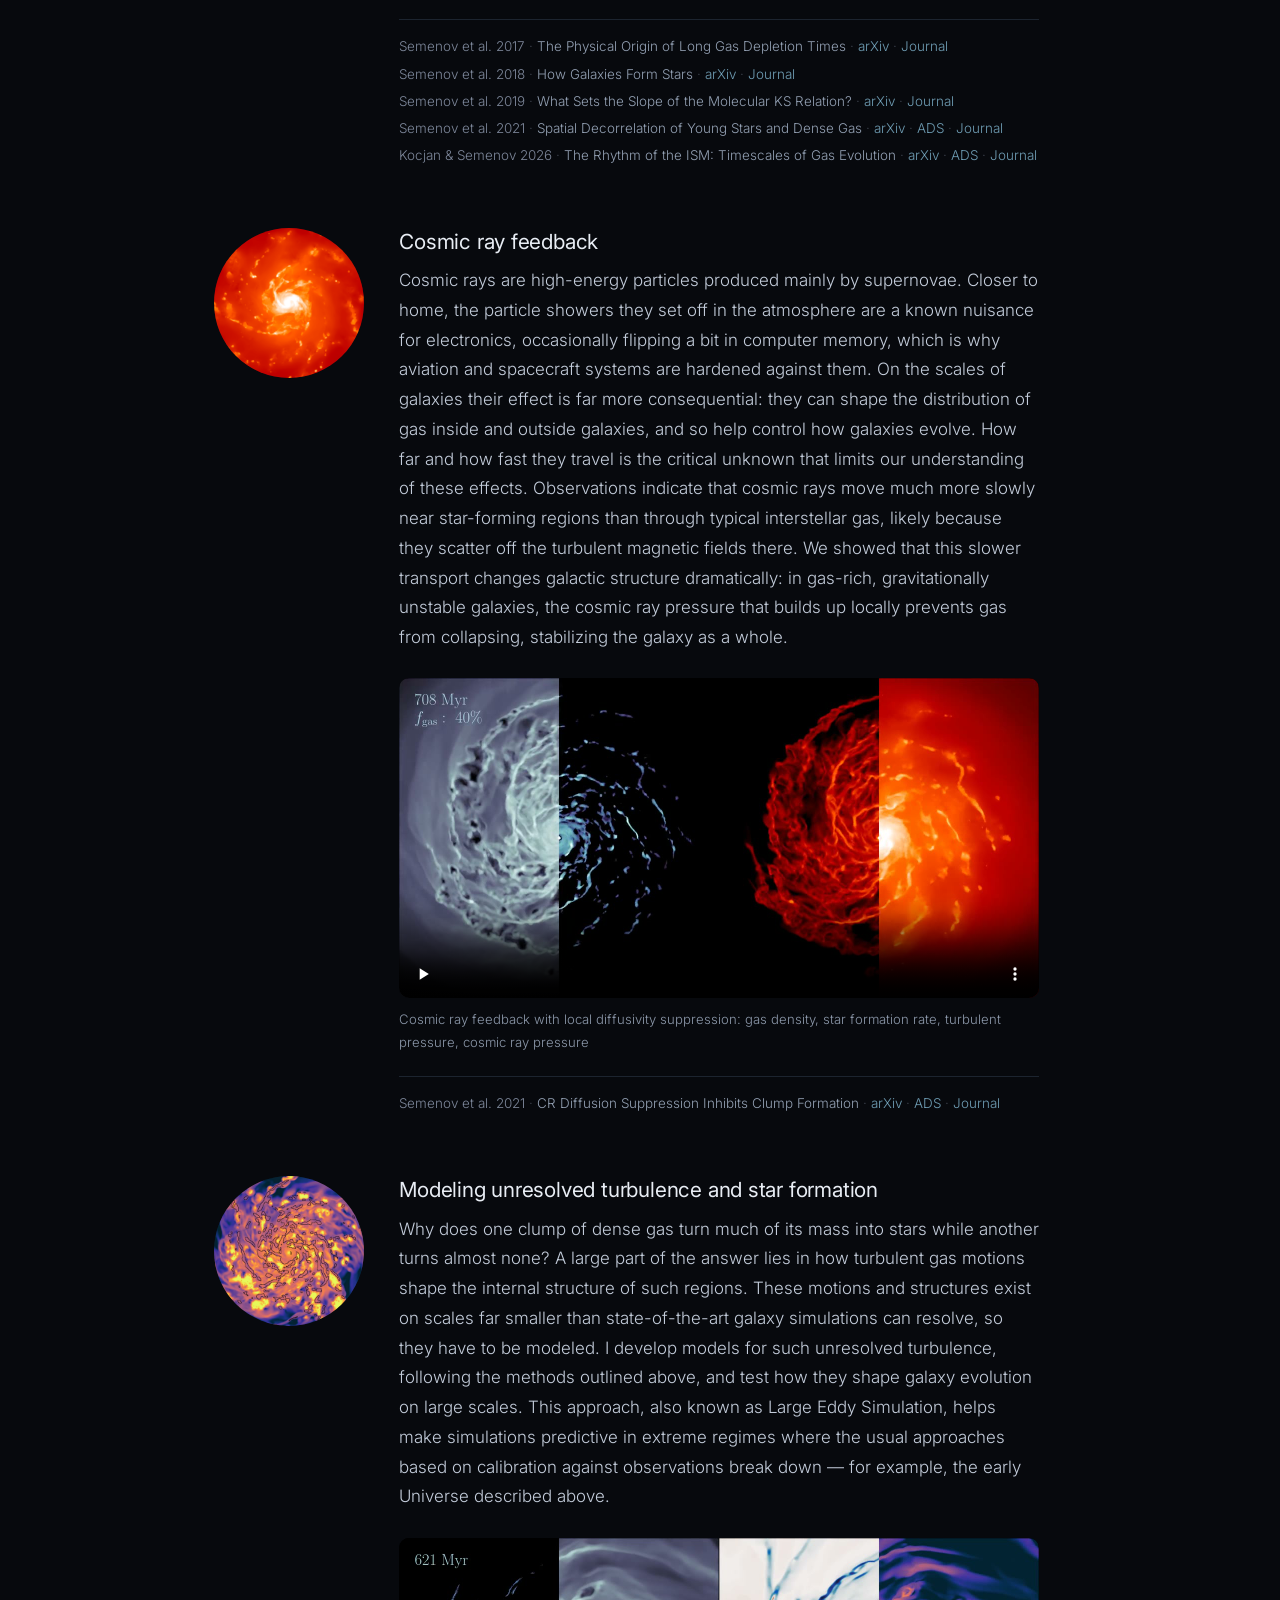
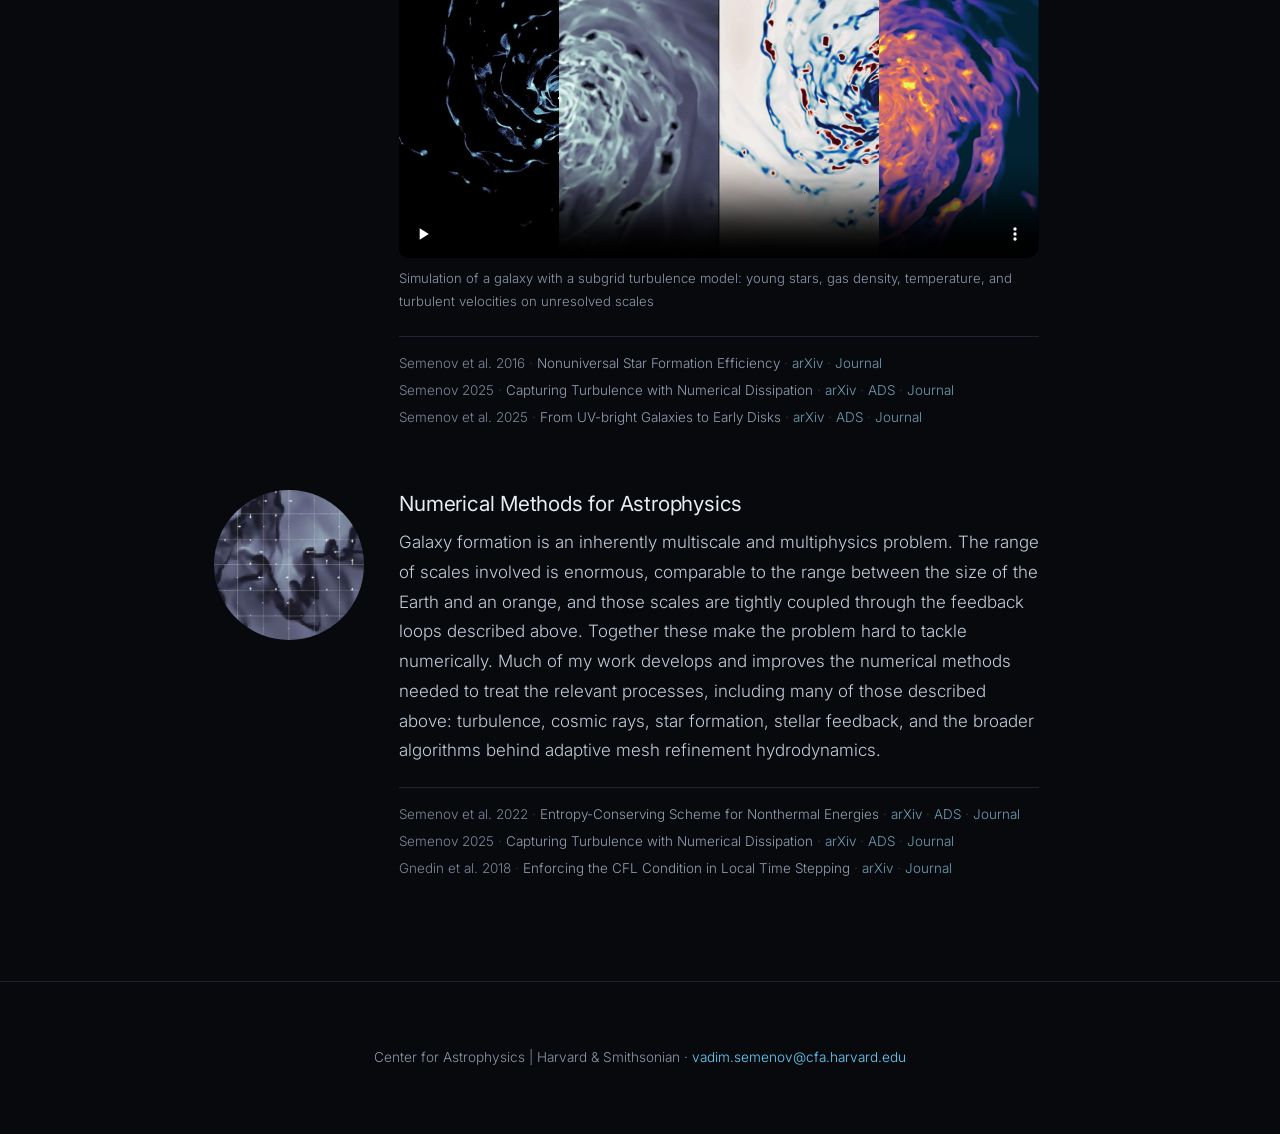
==== commit 8645f966: "Add the published reference for Semenov 2026 and update the CV "How Do Disk Galaxies Form?" is now A" ====
--- a/docs/index.html
+++ b/docs/index.html
@@ -185,7 +185,7 @@
         kinematics, which fits earlier evidence from the Atacama Large Millimeter/submillimeter Array
         (ALMA) for cold, rotating gas disks in the young Universe. We find that detailed modeling of
         turbulence in early galaxies is crucial for explaining both of these at once: the early vigorous
-        evolution, and the transition to settled disks.</p><figure class="rsfig dark"><video width="1200" height="600" preload="none" playsinline muted loop controls poster="assets/video/semenov24-art.poster.jpg?v=1787679553"><source src="movies/semenov24-art.mp4?v=1737058685" type="video/mp4"></video><figcaption>Cosmological simulation of a Milky Way analog: gas density and small-scale turbulence</figcaption></figure><ul class="refs"><li>Semenov 2026<span class="sep">&middot;</span><span class="ti">How Do Disk Galaxies Form?</span><span class="lnks"><span class="sep">&middot;</span><a href="https://arxiv.org/abs/2602.04950" target="_blank" rel="noopener">arXiv</a><span class="sep">&middot;</span><a href="https://ui.adsabs.harvard.edu/abs/2026arXiv260204950S/abstract" target="_blank" rel="noopener">ADS</a></span></li><li>Semenov et al. 2025<span class="sep">&middot;</span><span class="ti">How Early Could the Milky Way&rsquo;s Disk Form?</span><span class="lnks"><span class="sep">&middot;</span><a href="https://arxiv.org/abs/2409.18173" target="_blank" rel="noopener">arXiv</a><span class="sep">&middot;</span><a href="https://ui.adsabs.harvard.edu/abs/2024arXiv240918173S/abstract" target="_blank" rel="noopener">ADS</a><span class="sep">&middot;</span><a href="https://iopscience.iop.org/article/10.3847/1538-4357/addf48" target="_blank" rel="noopener">Journal</a></span></li><li>Semenov et al. 2025<span class="sep">&middot;</span><span class="ti">From UV-bright Galaxies to Early Disks</span><span class="lnks"><span class="sep">&middot;</span><a href="https://arxiv.org/abs/2410.09205" target="_blank" rel="noopener">arXiv</a><span class="sep">&middot;</span><a href="https://ui.adsabs.harvard.edu/abs/2024arXiv241009205S/abstract" target="_blank" rel="noopener">ADS</a><span class="sep">&middot;</span><a href="https://iopscience.iop.org/article/10.3847/1538-4357/ade22d" target="_blank" rel="noopener">Journal</a></span></li></ul></div></div><div class="rs" id="milky-way-disk"><img class="mini" src="assets/icon/mw-logo.png?v=1787684172" alt=""><div><h3>How Unusual is the Milky Way&rsquo;s Disk?</h3><p>Did our Galaxy build its disk unusually early? Modern surveys such as Gaia and H3 let us
+        evolution, and the transition to settled disks.</p><figure class="rsfig dark"><video width="1200" height="600" preload="none" playsinline muted loop controls poster="assets/video/semenov24-art.poster.jpg?v=1787679553"><source src="movies/semenov24-art.mp4?v=1737058685" type="video/mp4"></video><figcaption>Cosmological simulation of a Milky Way analog: gas density and small-scale turbulence</figcaption></figure><ul class="refs"><li>Semenov 2026<span class="sep">&middot;</span><span class="ti">How Do Disk Galaxies Form?</span><span class="lnks"><span class="sep">&middot;</span><a href="https://arxiv.org/abs/2602.04950" target="_blank" rel="noopener">arXiv</a><span class="sep">&middot;</span><a href="https://ui.adsabs.harvard.edu/abs/2026ApJ..1010..123S/abstract" target="_blank" rel="noopener">ADS</a><span class="sep">&middot;</span><a href="https://iopscience.iop.org/article/10.3847/1538-4357/ae83aa" target="_blank" rel="noopener">Journal</a></span></li><li>Semenov et al. 2025<span class="sep">&middot;</span><span class="ti">How Early Could the Milky Way&rsquo;s Disk Form?</span><span class="lnks"><span class="sep">&middot;</span><a href="https://arxiv.org/abs/2409.18173" target="_blank" rel="noopener">arXiv</a><span class="sep">&middot;</span><a href="https://ui.adsabs.harvard.edu/abs/2024arXiv240918173S/abstract" target="_blank" rel="noopener">ADS</a><span class="sep">&middot;</span><a href="https://iopscience.iop.org/article/10.3847/1538-4357/addf48" target="_blank" rel="noopener">Journal</a></span></li><li>Semenov et al. 2025<span class="sep">&middot;</span><span class="ti">From UV-bright Galaxies to Early Disks</span><span class="lnks"><span class="sep">&middot;</span><a href="https://arxiv.org/abs/2410.09205" target="_blank" rel="noopener">arXiv</a><span class="sep">&middot;</span><a href="https://ui.adsabs.harvard.edu/abs/2024arXiv241009205S/abstract" target="_blank" rel="noopener">ADS</a><span class="sep">&middot;</span><a href="https://iopscience.iop.org/article/10.3847/1538-4357/ade22d" target="_blank" rel="noopener">Journal</a></span></li></ul></div></div><div class="rs" id="milky-way-disk"><img class="mini" src="assets/icon/mw-logo.png?v=1787684172" alt=""><div><h3>How Unusual is the Milky Way&rsquo;s Disk?</h3><p>Did our Galaxy build its disk unusually early? Modern surveys such as Gaia and H3 let us
         reconstruct our Galaxy&rsquo;s history by digging into the kinematics and chemistry of its
         stars, an approach known as Galactic archaeology. We studied the same archaeological signatures
         in simulated Milky Way analogs and found that such galaxies form their disks later on average,
@@ -226,4 +226,4 @@
         algorithms behind adaptive mesh refinement hydrodynamics.</p><ul class="refs"><li>Semenov et al. 2022<span class="sep">&middot;</span><span class="ti">Entropy-Conserving Scheme for Nonthermal Energies</span><span class="lnks"><span class="sep">&middot;</span><a href="https://arxiv.org/abs/2107.14240" target="_blank" rel="noopener">arXiv</a><span class="sep">&middot;</span><a href="https://ui.adsabs.harvard.edu/abs/2022ApJS..261...16S/abstract" target="_blank" rel="noopener">ADS</a><span class="sep">&middot;</span><a href="https://doi.org/10.3847/1538-4365/ac69e1" target="_blank" rel="noopener">Journal</a></span></li><li>Semenov 2025<span class="sep">&middot;</span><span class="ti">Capturing Turbulence with Numerical Dissipation</span><span class="lnks"><span class="sep">&middot;</span><a href="https://arxiv.org/abs/2410.23339" target="_blank" rel="noopener">arXiv</a><span class="sep">&middot;</span><a href="https://ui.adsabs.harvard.edu/abs/2024arXiv241023339S/abstract" target="_blank" rel="noopener">ADS</a><span class="sep">&middot;</span><a href="https://iopscience.iop.org/article/10.3847/1538-4365/ae0cc6" target="_blank" rel="noopener">Journal</a></span></li><li>Gnedin et al. 2018<span class="sep">&middot;</span><span class="ti">Enforcing the CFL Condition in Local Time Stepping</span><span class="lnks"><span class="sep">&middot;</span><a href="https://arxiv.org/abs/1801.03108" target="_blank" rel="noopener">arXiv</a><span class="sep">&middot;</span><a href="https://doi.org/10.1016/j.jcp.2018.01.008" target="_blank" rel="noopener">Journal</a></span></li></ul></div></div></div></section>
 
 <footer>Center for Astrophysics | Harvard &amp; Smithsonian &middot; <a href="mailto:vadim.semenov@cfa.harvard.edu">vadim.semenov@cfa.harvard.edu</a></footer>
-<script src="assets/mock.js?v=1787700034"></script></body></html>+<script src="assets/mock.js?v=1787700034"></script><script data-goatcounter="https://vadimsemenov.goatcounter.com/count" async src="//gc.zgo.at/count.js"></script></body></html>
